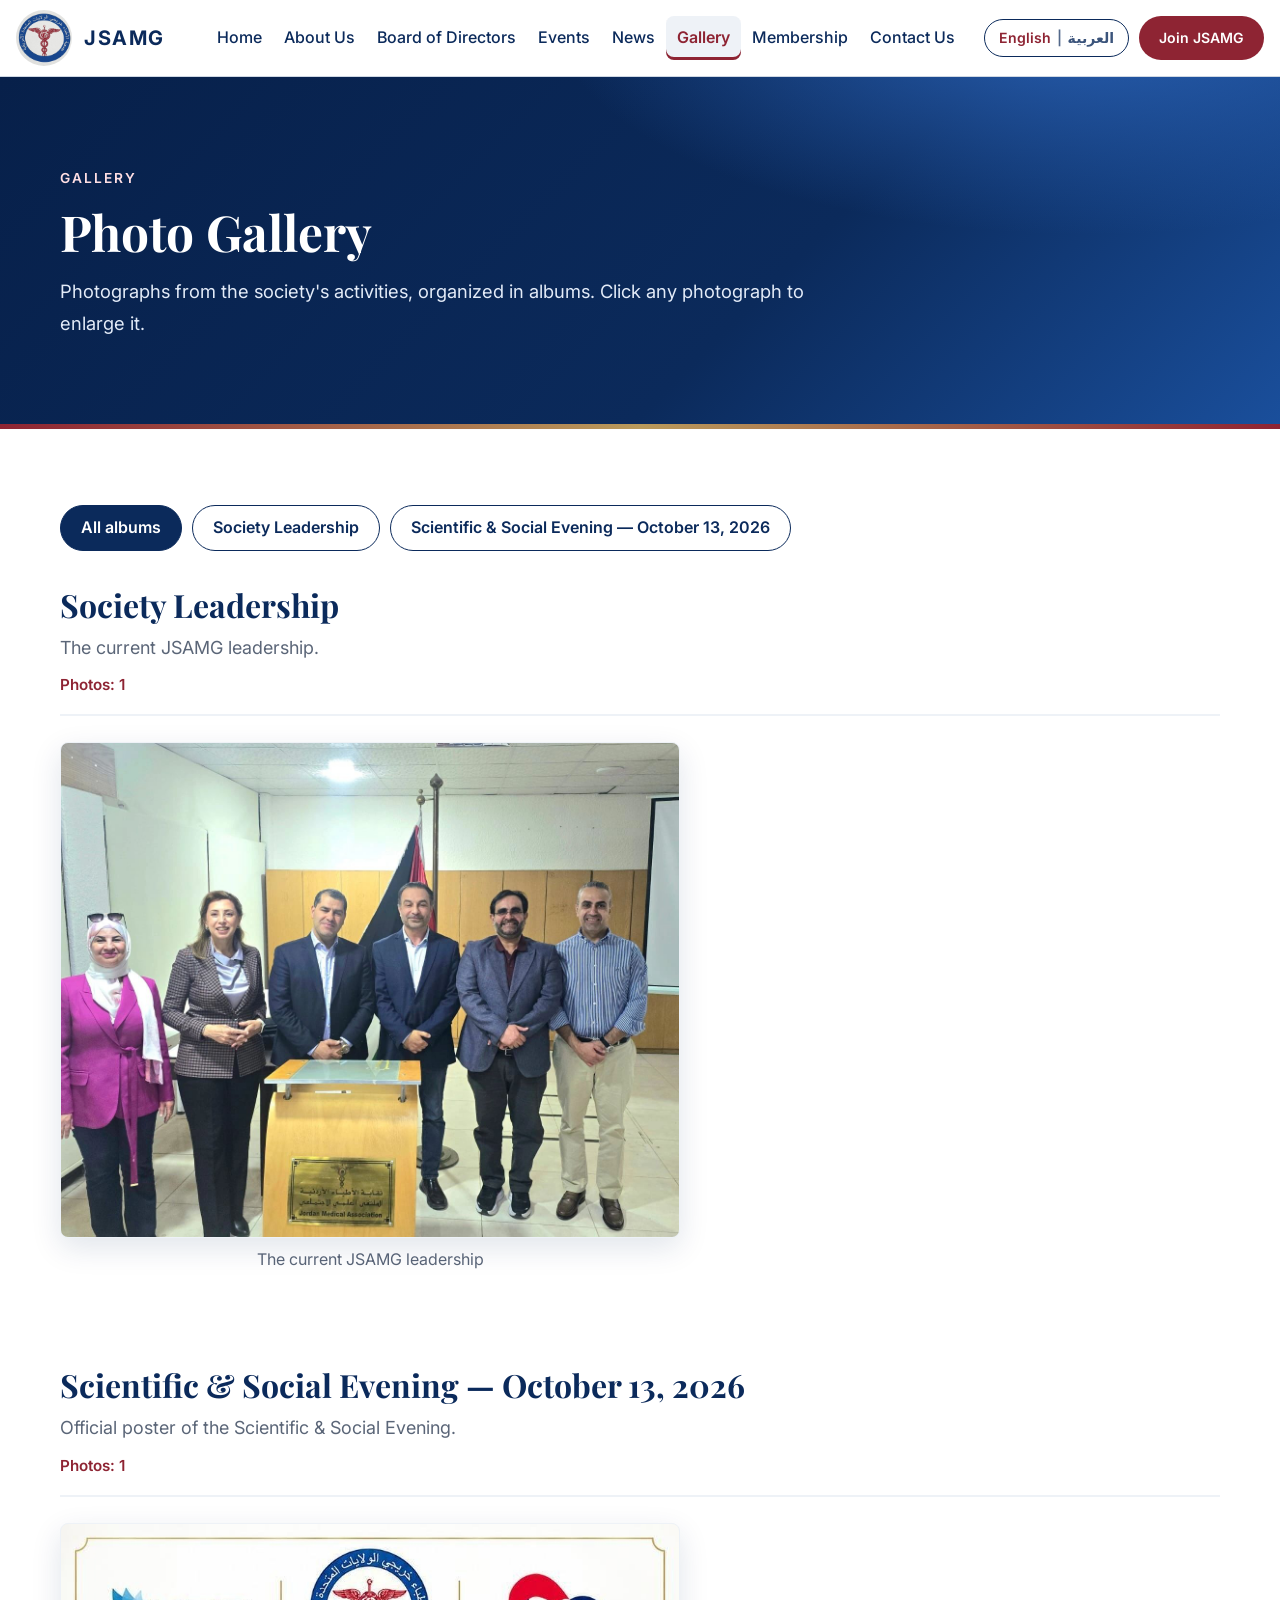
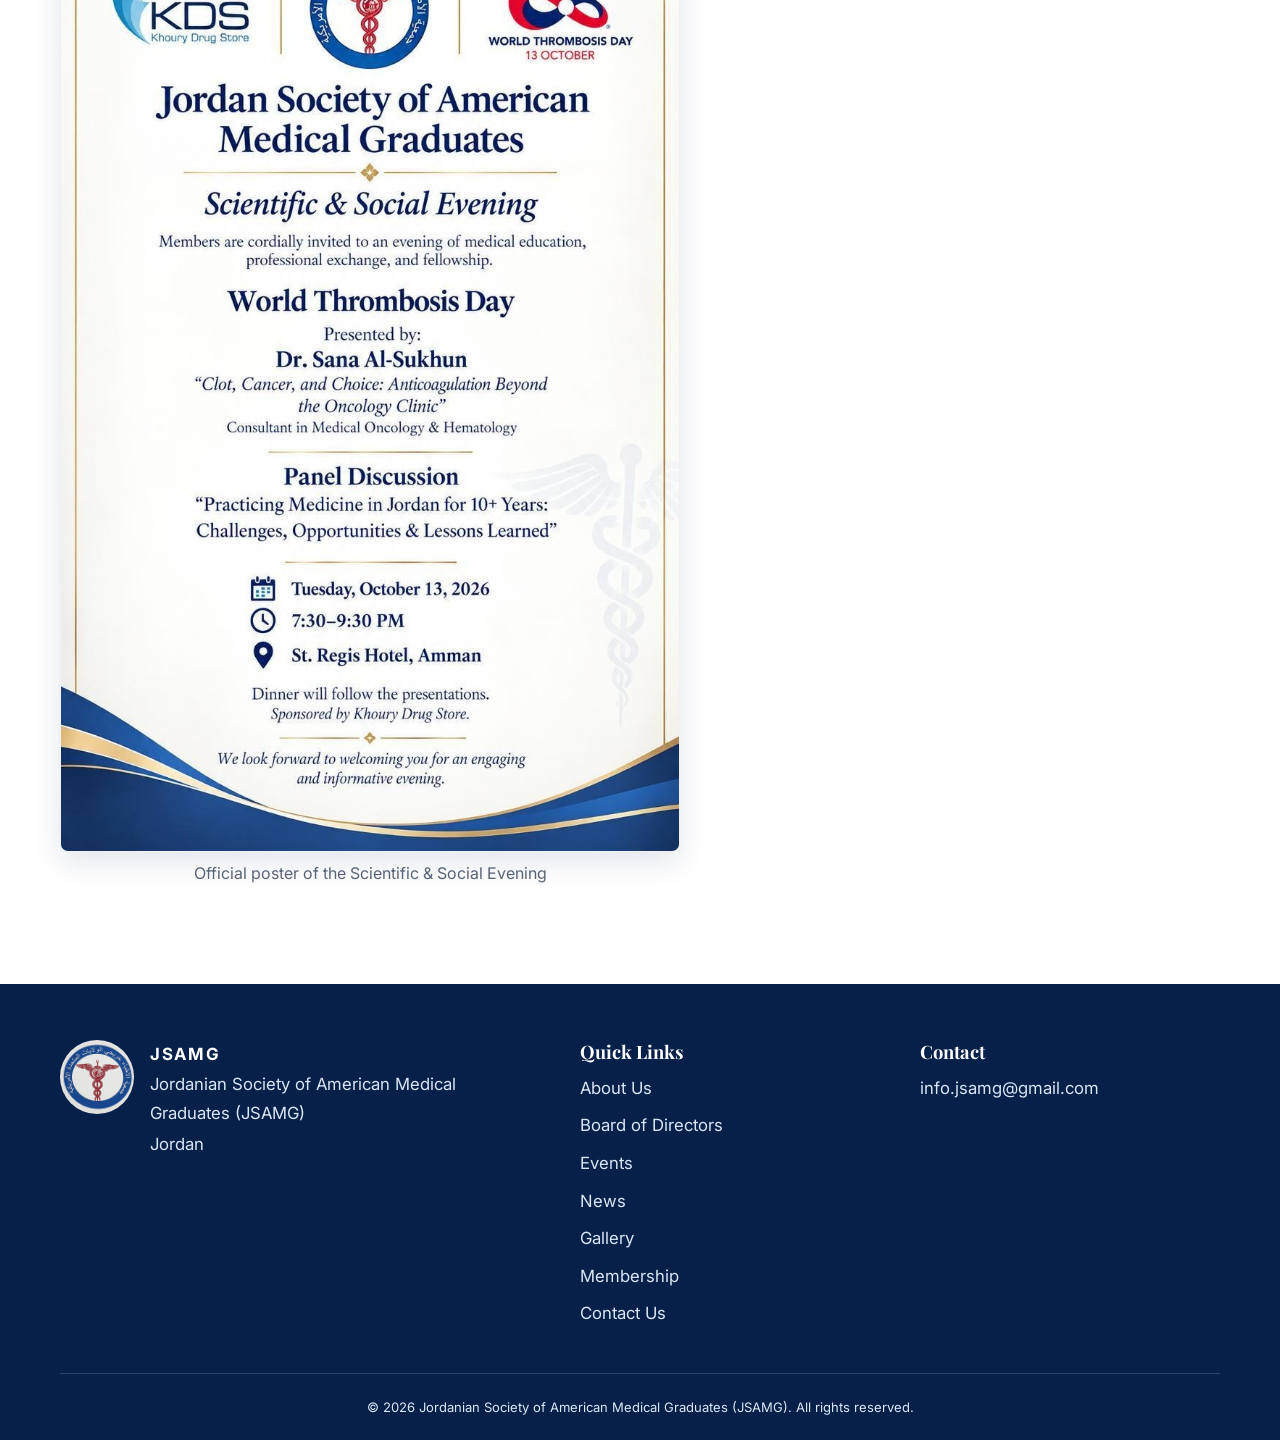
==== gallery.html @ b5961d32 "Add files via upload" ====
<!DOCTYPE html>
<html lang="en" dir="ltr">
<head>
  <meta charset="UTF-8">
  <meta name="viewport" content="width=device-width, initial-scale=1">
  <title>Photo Gallery | Jordanian Society of American Medical Graduates (JSAMG)</title>
  <meta name="description" content="Photo albums from activities of the Jordanian Society of American Medical Graduates. معرض الصور.">
  <meta name="theme-color" content="#0b2a5b">
  <link rel="icon" type="image/png" href="images/logo/favicon-64.png">
  <link rel="apple-touch-icon" href="images/logo/apple-touch-icon.png">
  <meta property="og:title" content="Photo Gallery | Jordanian Society of American Medical Graduates (JSAMG)">
  <meta property="og:description" content="Photo albums from activities of the Jordanian Society of American Medical Graduates. معرض الصور.">
  <meta property="og:image" content="images/logo/jsamg-logo.jpg">
  <meta property="og:site_name" content="Jordanian Society of American Medical Graduates (JSAMG)">
  <meta property="og:type" content="website">
  <link rel="preconnect" href="https://fonts.googleapis.com">
  <link rel="preconnect" href="https://fonts.gstatic.com" crossorigin>
  <link href="https://fonts.googleapis.com/css2?family=Cairo:wght@400;600;700&family=Amiri:wght@400;700&family=Inter:wght@400;500;600&family=Playfair+Display:ital,wght@0,500;0,600;0,700;1,500&display=swap" rel="stylesheet">
  <link rel="stylesheet" href="css/style.css">
</head>
<body data-page="gallery">
  <a class="skip-link" href="#main" data-i18n="skip">Skip to main content</a>
  <header class="site-header" id="site-header"></header>

  <main id="main">
    <section class="page-hero">
      <div class="container">
        <p class="eyebrow" data-i18n="galleryPage.eyebrow"></p>
        <h1 data-i18n="galleryPage.title"></h1>
        <p class="lead" data-i18n="galleryPage.lead"></p>
      </div>
    </section>

    <section class="section tight">
      <div class="container">
        <div class="filters" id="gallery-filters" role="group" data-i18n-aria="galleryPage.filterLabel"></div>
        <div id="albums"></div>
      </div>
    </section>
  </main>

  <footer class="site-footer"></footer>

  <script src="data/site-text.js"></script>
  <script src="data/events.js"></script>
  <script src="data/board.js"></script>
  <script src="data/news.js"></script>
  <script src="data/gallery.js"></script>
  <script src="data/contact.js"></script>
  <script src="data/text-gallery.js"></script>
  <script src="js/main.js"></script>
</body>
</html>
---- css/style.css ----
/* =========================================================
   JSAMG — main stylesheet
   Colors come from the official logo: royal blue, burgundy, white.
   Change a color once here (in :root) and it updates everywhere.
   ========================================================= */
:root {
  --navy: #0b2a5b;
  --navy-deep: #07204a;
  --royal: #1a4f9c;
  --burgundy: #8e2433;
  --burgundy-dark: #731c29;
  --white: #ffffff;
  --gray-50: #f6f8fb;
  --gray-100: #eef2f7;
  --gray-300: #cfd8e4;
  --text: #1c2638;
  --muted: #5b6678;
  --gold: #b99a5b;
  --radius: 14px;
  --shadow: 0 10px 30px rgba(11, 42, 91, .12);
  --font-en-body: "Inter", system-ui, -apple-system, "Segoe UI", sans-serif;
  --font-en-head: "Playfair Display", Georgia, serif;
  --font-ar-body: "Cairo", "Segoe UI", Tahoma, sans-serif;
  --font-ar-head: "Amiri", "Cairo", serif;
}

*, *::before, *::after { box-sizing: border-box; }
html { scroll-behavior: smooth; scroll-padding-top: 90px; }
body {
  margin: 0; color: var(--text); background: var(--white);
  font-family: var(--font-en-body); line-height: 1.7; font-size: 18px;
  -webkit-font-smoothing: antialiased;
}
html[lang="ar"] body { font-family: var(--font-ar-body); line-height: 2; font-size: 18.5px; }
h1, h2, h3 { font-family: var(--font-en-head); color: var(--navy); line-height: 1.25; margin: 0 0 .6em; }
html[lang="ar"] h1, html[lang="ar"] h2, html[lang="ar"] h3 { font-family: var(--font-ar-head); line-height: 1.5; }
h1 { font-size: clamp(2.2rem, 5vw, 3.6rem); }
h2 { font-size: clamp(1.7rem, 3.2vw, 2.4rem); }
h3 { font-size: 1.2rem; }
p { margin: 0 0 1em; }
img { max-width: 100%; height: auto; display: block; }
a { color: var(--royal); }
ul { list-style: none; margin: 0; padding: 0; }
.container { width: min(1160px, 100% - 40px); margin-inline: auto; }
.muted { color: var(--muted); }
.small { font-size: .95rem; opacity: .95; }

.skip-link { position: absolute; inset-inline-start: 12px; top: -60px; background: var(--navy); color: #fff; padding: 10px 16px; border-radius: 8px; z-index: 200; }
.skip-link:focus { top: 10px; }
:focus-visible { outline: 3px solid var(--gold); outline-offset: 3px; }

/* ---------- Header ---------- */
.site-header { position: sticky; top: 0; z-index: 100; background: rgba(255,255,255,.96); backdrop-filter: blur(8px); border-bottom: 1px solid var(--gray-300); }
.header-inner { display: flex; align-items: center; gap: 18px; padding-block: 10px; }
.brand { display: flex; align-items: center; gap: 12px; text-decoration: none; color: var(--navy); flex-shrink: 0; }
.brand-logo { width: 56px; height: 56px; border-radius: 50%; object-fit: cover; }
.brand-text { display: flex; flex-direction: column; line-height: 1.3; max-width: 230px; font-size: .85rem; color: var(--muted); }
.brand-text strong { font-size: 1.25rem; color: var(--navy); letter-spacing: .08em; }
.site-nav { margin-inline-start: auto; }
.site-nav ul { display: flex; gap: 2px; }
.site-nav a { display: block; padding: 8px 11px; border-radius: 8px; text-decoration: none; color: var(--navy); font-size: 1rem; font-weight: 500; white-space: nowrap; }
.site-nav a:hover { background: var(--gray-100); color: var(--burgundy); }
.site-nav a[aria-current="page"] { color: var(--burgundy); background: var(--gray-100); font-weight: 600; box-shadow: inset 0 -3px 0 var(--burgundy); }
.header-actions { display: flex; align-items: center; gap: 10px; }

.lang-toggle { direction: ltr; white-space: nowrap; flex-shrink: 0; display: inline-flex; align-items: center; gap: 6px; border: 1.5px solid var(--navy); background: #fff; color: var(--navy); border-radius: 999px; padding: 6px 14px; cursor: pointer; font: inherit; font-size: .88rem; font-weight: 600; }
.lang-toggle:hover { background: var(--gray-100); }
.lang-opt { opacity: .8; }
.lang-opt.active { opacity: 1; color: var(--burgundy); }
.lang-sep { opacity: .7; }

.menu-toggle { display: none; width: 44px; height: 44px; border: 1.5px solid var(--navy); border-radius: 10px; background: #fff; cursor: pointer; padding: 0; flex-direction: column; align-items: center; justify-content: center; gap: 5px; }
.menu-toggle span { width: 20px; height: 2px; background: var(--navy); transition: transform .25s, opacity .25s; }
.menu-toggle[aria-expanded="true"] span:nth-child(1) { transform: translateY(7px) rotate(45deg); }
.menu-toggle[aria-expanded="true"] span:nth-child(2) { opacity: 0; }
.menu-toggle[aria-expanded="true"] span:nth-child(3) { transform: translateY(-7px) rotate(-45deg); }

/* ---------- Buttons ---------- */
.btn { display: inline-block; padding: 13px 26px; border-radius: 999px; text-decoration: none; font-weight: 600; font-size: .98rem; border: 2px solid transparent; transition: transform .2s, box-shadow .2s, background .2s; cursor: pointer; text-align: center; }
.btn:hover { transform: translateY(-2px); box-shadow: 0 8px 20px rgba(0,0,0,.18); }
.btn-sm { padding: 8px 18px; font-size: .88rem; white-space: nowrap; flex-shrink: 0; }
.btn-lg { padding: 16px 38px; font-size: 1.1rem; }
.btn-burgundy { background: var(--burgundy); color: #fff; }
.btn-burgundy:hover { background: var(--burgundy-dark); }
.btn-navy { background: var(--navy); color: #fff; }
.btn-light { background: #fff; color: var(--navy); }
.btn-outline-light { border-color: rgba(255,255,255,.7); color: #fff; }
.btn-outline-light:hover { background: rgba(255,255,255,.12); }
.btn-outline { border-color: var(--navy); color: var(--navy); }

/* ---------- Hero ---------- */
.hero { background: radial-gradient(1200px 500px at 85% -10%, #2a63b8 0%, transparent 60%), linear-gradient(135deg, var(--navy-deep), var(--navy) 55%, var(--royal)); color: #fff; padding-block: clamp(48px, 8vw, 100px); position: relative; overflow: hidden; }
.hero::after { content: ""; position: absolute; inset-inline: 0; bottom: 0; height: 5px; background: linear-gradient(90deg, var(--burgundy), var(--gold), var(--burgundy)); }
.hero h1 { color: #fff; }
.hero-inner { display: grid; grid-template-columns: 1.3fr .9fr; gap: 48px; align-items: center; }
.lead { font-size: 1.15rem; max-width: 56ch; color: #e3ebf8; }
.hero-cta { display: flex; flex-wrap: wrap; gap: 14px; margin-block: 26px 28px; }
.hero-badge { display: inline-flex; align-items: center; gap: 10px; background: rgba(255,255,255,.12); border: 1px solid rgba(255,255,255,.25); padding: 10px 20px; border-radius: 999px; font-size: 1rem; }
.dot { width: 9px; height: 9px; border-radius: 50%; background: #ff7d8d; box-shadow: 0 0 0 0 rgba(255,125,141,.7); animation: pulse 2s infinite; }
@keyframes pulse { 70% { box-shadow: 0 0 0 10px rgba(255,125,141,0); } 100% { box-shadow: 0 0 0 0 rgba(255,125,141,0); } }
.hero-logo { display: flex; justify-content: center; }
.logo-disc { width: min(360px, 78vw); aspect-ratio: 1; border-radius: 50%; overflow: hidden; background: #fff; padding: 0; box-shadow: 0 25px 60px rgba(0,0,0,.35), 0 0 0 8px rgba(255,255,255,.14); }
.logo-disc img { width: 100%; height: 100%; object-fit: cover; }

.eyebrow { text-transform: uppercase; letter-spacing: .14em; font-size: .86rem; font-weight: 600; color: var(--burgundy); margin-bottom: .7em; }
html[lang="ar"] .eyebrow { letter-spacing: 0; font-size: 1.02rem; }
.eyebrow.light { color: #ffdfe4; }

/* ---------- Sections ---------- */
.section { padding-block: clamp(72px, 10vw, 128px); }
.section-tint { background: var(--gray-50); }
.section-navy { background: linear-gradient(160deg, var(--navy-deep), var(--navy)); color: #fff; }
.section-navy h2, .section-navy h3 { color: #fff; }
.muted-light { color: #cfdcf2; }
.section-head { max-width: 760px; margin-bottom: 34px; }
.two-col { display: grid; grid-template-columns: 1fr 1fr; gap: 56px; }
.two-col > div { border-inline-start: 4px solid var(--burgundy); padding-inline-start: 24px; }

.pillars { display: grid; grid-template-columns: repeat(4, 1fr); gap: 20px; margin-top: 48px; }
.pillar { background: var(--gray-50); border: 1px solid var(--gray-100); border-radius: var(--radius); padding: 24px; transition: transform .25s, box-shadow .25s; }
.pillar:hover { transform: translateY(-4px); box-shadow: var(--shadow); }
.pillar .num { width: 40px; height: 40px; border-radius: 50%; background: var(--navy); color: #fff; display: grid; place-items: center; font-weight: 600; margin-bottom: 14px; }
.pillar h3 { font-size: 1.15rem; }
.pillar p { margin: 0; color: var(--muted); font-size: 1rem; line-height: 1.65; }

/* ---------- Event card ---------- */
.event-card { display: grid; grid-template-columns: 380px 1fr; gap: 0; background: #fff; border-radius: 20px; overflow: hidden; box-shadow: var(--shadow); border: 1px solid var(--gray-100); }
.event-poster { background: var(--gray-100); padding: 20px; display: flex; align-items: flex-start; justify-content: center; }
.event-poster button { border: 0; padding: 0; background: none; cursor: zoom-in; position: relative; border-radius: 6px; overflow: hidden; box-shadow: 0 8px 24px rgba(0,0,0,.18); }
.event-poster img { width: 100%; }
.zoom-hint { position: absolute; inset-inline-end: 10px; bottom: 10px; background: #0b2a5b; color: #fff; font-size: .78rem; padding: 6px 12px; border-radius: 999px; }
.event-body { padding: clamp(24px, 3.5vw, 44px); }
.badges { display: flex; flex-wrap: wrap; gap: 10px; margin-bottom: 16px; }
.badge { display: inline-block; padding: 5px 14px; border-radius: 999px; font-size: .9rem; font-weight: 600; }
.badge.upcoming { background: var(--burgundy); color: #fff; }
.badge.past { background: var(--gray-300); color: var(--navy); }
.badge.countdown { background: var(--gray-100); color: var(--navy); }
.event-body h3 { font-size: clamp(1.5rem, 2.6vw, 2rem); }
.event-meta { display: grid; grid-template-columns: repeat(3, auto); gap: 12px 28px; margin-block: 20px; padding-block: 18px; border-block: 1px solid var(--gray-100); justify-content: start; }
.event-meta dt { font-size: .82rem; text-transform: uppercase; letter-spacing: .1em; color: var(--muted); }
html[lang="ar"] .event-meta dt { letter-spacing: 0; font-size: .95rem; }
.event-meta dd { margin: 0; font-weight: 600; color: var(--navy); }
.event-block { margin-bottom: 18px; }
.event-block .label { font-size: .86rem; text-transform: uppercase; letter-spacing: .1em; color: var(--burgundy); font-weight: 600; display: block; margin-bottom: 4px; }
html[lang="ar"] .event-block .label { letter-spacing: 0; font-size: 1rem; }
.event-block .title { font-family: var(--font-en-head); font-size: 1.12rem; color: var(--navy); font-style: italic; }
html[lang="ar"] .event-block .title { font-family: var(--font-ar-head); font-style: normal; font-size: 1.25rem; }
.event-block p { margin: 4px 0 0; color: var(--muted); font-size: 1rem; }
.event-actions { display: flex; flex-wrap: wrap; gap: 12px; margin-top: 22px; }

/* ---------- News ---------- */
.news-grid { display: grid; grid-template-columns: repeat(auto-fit, minmax(300px, 400px)); justify-content: center; gap: 28px; }
.news-card { background: #fff; border: 1px solid var(--gray-100); border-radius: var(--radius); overflow: hidden; box-shadow: 0 4px 14px rgba(11,42,91,.06); display: flex; flex-direction: column; transition: transform .25s, box-shadow .25s; }
.news-card:hover { transform: translateY(-4px); box-shadow: var(--shadow); }
.news-img { aspect-ratio: 16/9; overflow: hidden; background: var(--gray-100); }
.news-img img { width: 100%; height: 100%; object-fit: cover; object-position: top; }
.news-body { padding: 22px; display: flex; flex-direction: column; flex: 1; }
.news-date { font-size: .95rem; color: var(--burgundy); font-weight: 600; margin-bottom: 6px; }
.news-body h3 { font-size: 1.15rem; }
.news-body p { color: var(--muted); font-size: 1rem; }
.news-body a.more { margin-top: auto; font-weight: 600; text-decoration: none; }
.news-body a.more:hover { text-decoration: underline; }

/* ---------- Board ---------- */
.board-photo { margin: 0 auto 44px; max-width: 880px; }
.board-photo .zoomable, .gallery-grid .zoomable { display: block; width: 100%; border: 0; padding: 0; background: none; cursor: zoom-in; border-radius: var(--radius); overflow: hidden; box-shadow: 0 18px 44px rgba(0,0,0,.35); border: 4px solid rgba(255,255,255,.9); }
.board-photo figcaption { text-align: center; margin-top: 14px; font-family: var(--font-en-head); font-style: italic; font-size: 1.1rem; color: #dbe6f8; }
html[lang="ar"] .board-photo figcaption { font-family: var(--font-ar-head); font-style: normal; font-size: 1.3rem; }
.board-grid { display: grid; grid-template-columns: repeat(3, 1fr); gap: 22px; }
.board-card { background: #fff; color: var(--text); border-radius: var(--radius); padding: 34px 24px; text-align: center; border-top: 4px solid var(--burgundy); box-shadow: 0 8px 22px rgba(0,0,0,.2); transition: transform .25s; }
.board-card:hover { transform: translateY(-5px); }
.avatar { width: 112px; height: 112px; border-radius: 50%; margin: 0 auto 16px; background: var(--gray-100); border: 3px solid var(--gray-300); display: grid; place-items: center; overflow: hidden; color: var(--gray-300); }
.avatar img { width: 100%; height: 100%; object-fit: cover; }
.avatar svg { width: 54px; height: 54px; }
.board-card h3 { color: var(--navy); font-size: 1.45rem; line-height: 1.35; margin-bottom: .35em; }
.board-card .position { color: var(--burgundy); font-weight: 600; font-size: 1.15rem; margin: 0 0 10px; }
.board-card .soon { color: var(--muted); font-size: .95rem; margin: 0; }

/* ---------- Gallery ---------- */
.gallery-grid { display: grid; grid-template-columns: 1.4fr 1fr; gap: 24px; align-items: start; }
.gallery-grid figure { margin: 0; }
.gallery-grid .zoomable { box-shadow: var(--shadow); border: 1px solid var(--gray-100); }
.gallery-grid img { width: 100%; transition: transform .5s; }
.gallery-grid .zoomable:hover img { transform: scale(1.03); }
.gallery-grid figcaption { margin-top: 12px; color: var(--muted); font-size: 1.02rem; text-align: center; }

/* ---------- Membership ---------- */
.membership { background: linear-gradient(135deg, var(--burgundy-dark), var(--burgundy)); color: #fff; }
.membership h2 { color: #fff; }
.membership-inner { display: grid; grid-template-columns: 1.4fr 1fr; gap: 48px; align-items: center; }
.membership-cta { text-align: center; }
.membership-cta .small { margin-top: 14px; }
.membership .btn-light { color: var(--burgundy); }

/* ---------- Contact ---------- */
.contact-grid { display: flex; flex-wrap: wrap; justify-content: center; gap: 22px; }
.contact-grid .contact-card { flex: 1 1 280px; max-width: 560px; }
.contact-card { background: var(--gray-50); border: 1px solid var(--gray-100); border-radius: var(--radius); padding: 28px; }
.contact-card.primary { background: var(--navy); color: #fff; }
.contact-card.primary h3 { color: #dbe6f8; font-size: .95rem; text-transform: uppercase; letter-spacing: .1em; }
html[lang="ar"] .contact-card.primary h3 { letter-spacing: 0; font-size: 1rem; }
.email-link { color: #fff; font-size: clamp(1.1rem, 2.2vw, 1.5rem); font-weight: 600; word-break: break-all; direction: ltr; unicode-bidi: isolate; display: inline-block; }
.contact-card p { margin: 0; }

/* ---------- Footer ---------- */
.site-footer { background: var(--navy-deep); color: #dbe6f8; padding-top: 56px; font-size: 1.05rem; }
.site-footer h3 { color: #fff; font-size: 1.15rem; }
.footer-inner { display: grid; grid-template-columns: 1.6fr 1fr 1fr; gap: 40px; padding-bottom: 36px; }
.footer-brand { display: flex; gap: 16px; align-items: flex-start; }
.footer-brand img { width: 74px; height: 74px; border-radius: 50%; }
.footer-brand strong { color: #fff; letter-spacing: .1em; }
.footer-brand p { margin: 2px 0; }
.footer-links li { margin-bottom: 9px; }
.footer-links a, .email-link-footer { color: #dbe6f8; text-decoration: none; }
.footer-links a:hover, .email-link-footer:hover { color: #fff; text-decoration: underline; }
.email-link-footer { direction: ltr; unicode-bidi: isolate; display: inline-block; }
.footer-bottom { border-top: 1px solid rgba(255,255,255,.14); padding-block: 20px; text-align: center; font-size: .98rem; }

/* ---------- Lightbox ---------- */
.lightbox { position: fixed; inset: 0; background: rgba(5,15,35,.94); z-index: 300; display: flex; align-items: center; justify-content: center; padding: 24px; }
.lightbox[hidden] { display: none; }
.lightbox img { max-height: 92vh; max-width: min(96vw, 1100px); width: auto; object-fit: contain; border-radius: 6px; }
.lb-close { position: absolute; top: 14px; inset-inline-end: 18px; width: 48px; height: 48px; border-radius: 50%; border: 0; background: rgba(255,255,255,.15); color: #fff; font-size: 2rem; line-height: 1; cursor: pointer; }
.lb-close:hover { background: rgba(255,255,255,.3); }

/* ---------- Reveal animation (subtle) ---------- */
.reveal { opacity: 0; transform: translateY(18px); transition: opacity .7s ease, transform .7s ease; }
.reveal.in { opacity: 1; transform: none; }
@media (prefers-reduced-motion: reduce) {
  .reveal { opacity: 1; transform: none; transition: none; }
  .dot { animation: none; }
  html { scroll-behavior: auto; }
}

/* ---------- Responsive ---------- */
@media (max-width: 1500px) {
  .brand-text > span { display: none; }
}
@media (max-width: 1250px) {
  .brand-text { display: none; }
}
@media (max-width: 1180px) {
  .join-btn { display: none; }
}
@media (max-width: 1100px) {
  .menu-toggle { display: flex; }
  .site-nav { position: absolute; top: 100%; inset-inline: 0; background: #fff; border-bottom: 1px solid var(--gray-300); box-shadow: 0 14px 24px rgba(0,0,0,.1); display: none; margin: 0; }
  .site-nav.open { display: block; }
  .site-nav ul { flex-direction: column; padding: 10px 20px 16px; }
  .site-nav a { padding: 13px 10px; font-size: 1rem; }
  .header-actions { margin-inline-start: auto; }
}
@media (max-width: 960px) {
  .hero-inner, .two-col, .membership-inner, .event-card, .gallery-grid { grid-template-columns: 1fr; }
  .hero-logo { order: -1; }
  .logo-disc { width: min(240px, 60vw); }
  .event-poster { padding: 18px 18px 0; }
  .event-poster button { max-width: 360px; }
  .pillars { grid-template-columns: repeat(2, 1fr); }
  .board-grid { grid-template-columns: repeat(2, 1fr); }
  .contact-grid, .footer-inner { grid-template-columns: 1fr; }
  .event-meta { grid-template-columns: 1fr 1fr; }
}
@media (max-width: 560px) {
  body { font-size: 16px; }
  .pillars, .board-grid, .event-meta { grid-template-columns: 1fr; }
  .hero-cta .btn { flex: 1 1 100%; }
  .lang-toggle { padding: 6px 11px; font-size: .82rem; }
}

/* =========================================================
   PHASE 2 ADDITIONS — inner pages
   ========================================================= */
.container-wide { width: min(1320px, 100% - 32px); margin-inline: auto; }
.site-header .site-nav ul { gap: 0; }

/* ---------- Page banner (inner pages) ---------- */
.page-hero { background: radial-gradient(900px 380px at 85% -20%, #2a63b8 0%, transparent 60%), linear-gradient(135deg, var(--navy-deep), var(--navy) 60%, var(--royal)); color: #fff; padding-block: clamp(52px, 7vw, 92px); position: relative; }
.page-hero::after { content: ""; position: absolute; inset-inline: 0; bottom: 0; height: 5px; background: linear-gradient(90deg, var(--burgundy), var(--gold), var(--burgundy)); }
.page-hero h1 { color: #fff; margin-bottom: .3em; font-size: clamp(2rem, 4.4vw, 3.1rem); }
.page-hero .lead { margin: 0; max-width: 62ch; }
.page-hero .eyebrow { color: #ffdfe4; }
.section.tight { padding-block: clamp(48px, 6vw, 80px); }
.empty { color: var(--muted); background: var(--gray-50); border: 1px dashed var(--gray-300); border-radius: var(--radius); padding: 26px; text-align: center; margin: 0; }
.cta-row { display: flex; flex-wrap: wrap; gap: 14px; margin-top: 22px; }
.more-link { display: inline-block; margin-top: 8px; font-weight: 600; text-decoration: none; color: var(--royal); }
.more-link:hover { text-decoration: underline; }
.section-cta { margin-top: 34px; }

/* ---------- Info cards & placeholders ---------- */
.info-grid { display: grid; grid-template-columns: repeat(2, 1fr); gap: 24px; }
.info-card { background: #fff; border: 1px solid var(--gray-100); border-top: 4px solid var(--navy); border-radius: var(--radius); padding: 30px; box-shadow: 0 4px 14px rgba(11,42,91,.06); }
.info-card h2, .info-card h3 { font-size: 1.4rem; }
.info-card p:last-child { margin-bottom: 0; }
.info-card.placeholder { border: 2px dashed var(--burgundy); border-top-width: 2px; background: #fdf7f8; box-shadow: none; }
.ph-badge { display: inline-block; background: var(--burgundy); color: #fff; font-size: .85rem; font-weight: 600; padding: 3px 12px; border-radius: 999px; margin-bottom: 12px; }
.placeholder-text { color: var(--burgundy-dark); }
.note { background: var(--gray-50); border-inline-start: 4px solid var(--gold); padding: 14px 18px; border-radius: 8px; color: var(--muted); font-size: 1rem; margin: 0 0 28px; }
.cta-panel { background: linear-gradient(135deg, var(--burgundy-dark), var(--burgundy)); color: #fff; border-radius: 20px; padding: clamp(28px, 4vw, 48px); display: flex; flex-wrap: wrap; align-items: center; justify-content: space-between; gap: 22px; }
.cta-panel h2, .cta-panel h3 { color: #fff; margin: 0; }
.cta-panel .btn-light { color: var(--burgundy); }
.cta-panel p { margin: 0 0 14px; }

/* ---------- Badges & filters ---------- */
.badge.cat { background: #e6edf8; color: var(--navy); }
.filters { display: flex; flex-wrap: wrap; gap: 10px; margin-bottom: 34px; }
.filters[hidden] { display: none; }
.chip { border: 1.5px solid var(--navy); background: #fff; color: var(--navy); font: inherit; font-size: 1rem; font-weight: 600; padding: 8px 20px; border-radius: 999px; cursor: pointer; transition: background .2s, color .2s; }
.chip:hover { background: var(--gray-100); }
.chip[aria-pressed="true"] { background: var(--navy); color: #fff; }

/* ---------- Events page ---------- */
.event-stack { display: grid; gap: 34px; }
.event-card + .event-card { margin-top: 0; }
.event-desc { color: var(--muted); font-size: 1.05rem; margin-bottom: 18px; }
.zoomable-poster { border: 0; padding: 0; background: none; cursor: zoom-in; position: relative; border-radius: 6px; overflow: hidden; box-shadow: 0 8px 24px rgba(0,0,0,.18); display: block; width: 100%; }
.zoomable-poster img { width: 100%; }
.event-photos { display: grid; grid-template-columns: repeat(auto-fill, minmax(110px, 1fr)); gap: 10px; margin-top: 8px; }
.thumb { border: 0; padding: 0; background: var(--gray-100); cursor: zoom-in; border-radius: 8px; overflow: hidden; display: block; width: 100%; }
.thumb img { width: 100%; height: auto; }
.past-grid { display: grid; grid-template-columns: repeat(auto-fit, minmax(320px, 440px)); justify-content: center; gap: 26px; }
.event-compact { background: #fff; border: 1px solid var(--gray-100); border-radius: var(--radius); box-shadow: 0 4px 14px rgba(11,42,91,.06); overflow: hidden; display: flex; flex-direction: column; }
.compact-poster { background: var(--gray-100); padding: 16px; }
.compact-poster .zoomable-poster { max-width: 220px; margin-inline: auto; }
.compact-body { padding: 24px; }
.compact-body h3 { font-size: 1.3rem; }
.compact-body .event-meta { grid-template-columns: 1fr; margin-block: 14px; padding-block: 14px; }
.compact-body details summary { cursor: pointer; font-weight: 600; color: var(--royal); padding-block: 6px; }
.compact-body details[open] summary { margin-bottom: 12px; }
.sub-head { margin-bottom: 8px; }
.sub-lead { color: var(--muted); margin-bottom: 26px; }

/* ---------- Board page ---------- */
.board-page-photo { max-width: 960px; margin: 0 auto 18px; }
.board-page-photo .zoomable { display: block; width: 100%; border: 0; padding: 0; background: none; cursor: zoom-in; border-radius: var(--radius); overflow: hidden; box-shadow: var(--shadow); border: 4px solid #fff; outline: 1px solid var(--gray-300); }
.board-page-photo figcaption { text-align: center; margin-top: 14px; font-family: var(--font-en-head); font-style: italic; font-size: 1.2rem; color: var(--navy); }
html[lang="ar"] .board-page-photo figcaption { font-family: var(--font-ar-head); font-style: normal; font-size: 1.4rem; }
.photo-note { text-align: center; color: var(--muted); font-size: 1rem; max-width: 640px; margin: 0 auto; }
.board-page-grid { display: grid; grid-template-columns: repeat(3, 1fr); gap: 26px; }
.board-page-grid .board-card { box-shadow: 0 8px 24px rgba(11,42,91,.12); border: 1px solid var(--gray-100); border-top: 4px solid var(--burgundy); }
.board-card .specialty { color: var(--royal); font-weight: 600; margin: 0 0 8px; }
.board-card .bio { color: var(--muted); font-size: 1rem; text-align: start; }

/* ---------- Gallery page ---------- */
.album { margin-bottom: 72px; }
.album:last-child { margin-bottom: 0; }
.album-head { margin-bottom: 26px; padding-bottom: 14px; border-bottom: 2px solid var(--gray-100); }
.album-head h2 { margin-bottom: .25em; font-size: clamp(1.5rem, 2.6vw, 2rem); }
.album-head p { color: var(--muted); margin: 0 0 6px; }
.album-count { font-size: .95rem; font-weight: 600; color: var(--burgundy); }
.masonry { column-count: 3; column-gap: 20px; }
.masonry figure { margin: 0 0 20px; break-inside: avoid; }
.masonry .thumb { box-shadow: var(--shadow); border: 1px solid var(--gray-100); position: relative; }
.masonry img { transition: transform .5s; }
.masonry .thumb:hover img { transform: scale(1.03); }
.masonry figcaption { margin-top: 8px; color: var(--muted); font-size: 1rem; text-align: center; }

/* ---------- Contact page ---------- */
.contact-hero-card { background: var(--navy); color: #fff; border-radius: 20px; padding: clamp(28px, 4vw, 48px); margin-bottom: 26px; box-shadow: var(--shadow); }
.contact-hero-card h2 { color: #dbe6f8; font-size: 1rem; text-transform: uppercase; letter-spacing: .1em; font-family: var(--font-en-body); }
html[lang="ar"] .contact-hero-card h2 { letter-spacing: 0; font-family: var(--font-ar-body); font-size: 1.1rem; }
.contact-hero-card .email-link { font-size: clamp(1.4rem, 3.4vw, 2.3rem); }
.contact-hero-card p { color: #dbe6f8; margin: 10px 0 0; }
.contact-actions { display: grid; grid-template-columns: repeat(2, 1fr); gap: 24px; margin-bottom: 26px; }
.contact-actions .info-card .btn { margin-top: 10px; }
.contact-three { display: grid; grid-template-columns: repeat(3, 1fr); gap: 24px; }
.contact-three .contact-card h2 { font-size: 1.25rem; }
.contact-card p { color: var(--muted); }

/* ---------- Viewer (lightbox) — updated ---------- */
.lightbox { flex-direction: column; }
.lb-figure { margin: 0; display: flex; flex-direction: column; align-items: center; max-width: 100%; }
.lb-figure img { max-height: 80vh; max-width: min(92vw, 1100px); width: auto; height: auto; object-fit: contain; border-radius: 6px; background: #fff; }
.lb-figure figcaption { color: #e8effa; margin-top: 12px; font-size: 1.05rem; text-align: center; max-width: 90vw; }
.lb-count { color: #b9c8e2; font-size: .92rem; margin-top: 4px; }
.lb-nav { position: absolute; top: 50%; transform: translateY(-50%); width: 54px; height: 54px; border-radius: 50%; border: 0; background: rgba(255,255,255,.16); color: #fff; font-size: 2.2rem; line-height: 1; cursor: pointer; display: grid; place-items: center; padding: 0 0 4px; }
.lb-nav:hover { background: rgba(255,255,255,.32); }
.lb-nav[hidden] { display: none; }
.lb-prev { inset-inline-start: 16px; }
.lb-next { inset-inline-end: 16px; }
html[dir="rtl"] .lb-nav span { display: inline-block; transform: scaleX(-1); }
.lb-close { z-index: 2; }

/* ---------- Page-specific responsive ---------- */
@media (max-width: 960px) {
  .info-grid, .contact-actions, .contact-three { grid-template-columns: 1fr; }
  .board-page-grid { grid-template-columns: repeat(2, 1fr); }
  .masonry { column-count: 2; }
  .past-grid { grid-template-columns: 1fr; }
}
@media (max-width: 560px) {
  .board-page-grid { grid-template-columns: 1fr; }
  .masonry { column-count: 1; }
  .lb-nav { width: 46px; height: 46px; }
  .lb-prev { inset-inline-start: 6px; }
  .lb-next { inset-inline-end: 6px; }
  .chip { font-size: .95rem; padding: 8px 16px; }
}

.more-link.light { color: #fff; }
.gallery-grid { align-items: start; }

.masonry.n1 { column-count: 1; max-width: 620px; }
.masonry.n2 { column-count: 2; max-width: 900px; }
@media (max-width: 560px) { .masonry.n2 { column-count: 1; } }

/* ---------- Final refinements ---------- */
.hero-badge[hidden] { display: none; }
.contact-extra { display: grid; grid-template-columns: repeat(auto-fit, minmax(260px, 420px)); justify-content: center; gap: 24px; margin-top: 26px; }
.contact-extra[hidden] { display: none; }
.contact-card h3 { font-size: 1.25rem; }
.contact-card.primary h3 { font-family: var(--font-en-body); }
.social-list { display: grid; gap: 8px; }
.social-list a, .tel { color: var(--royal); font-weight: 600; text-decoration: none; }
.social-list a:hover, .tel:hover { text-decoration: underline; }
.email-dark { color: var(--navy); font-size: 1.15rem; }
.info-card .email-link.email-dark { color: var(--navy); }
.section[hidden] { display: none; }
.home-contact-wrap { max-width: 640px; margin-inline: auto; }
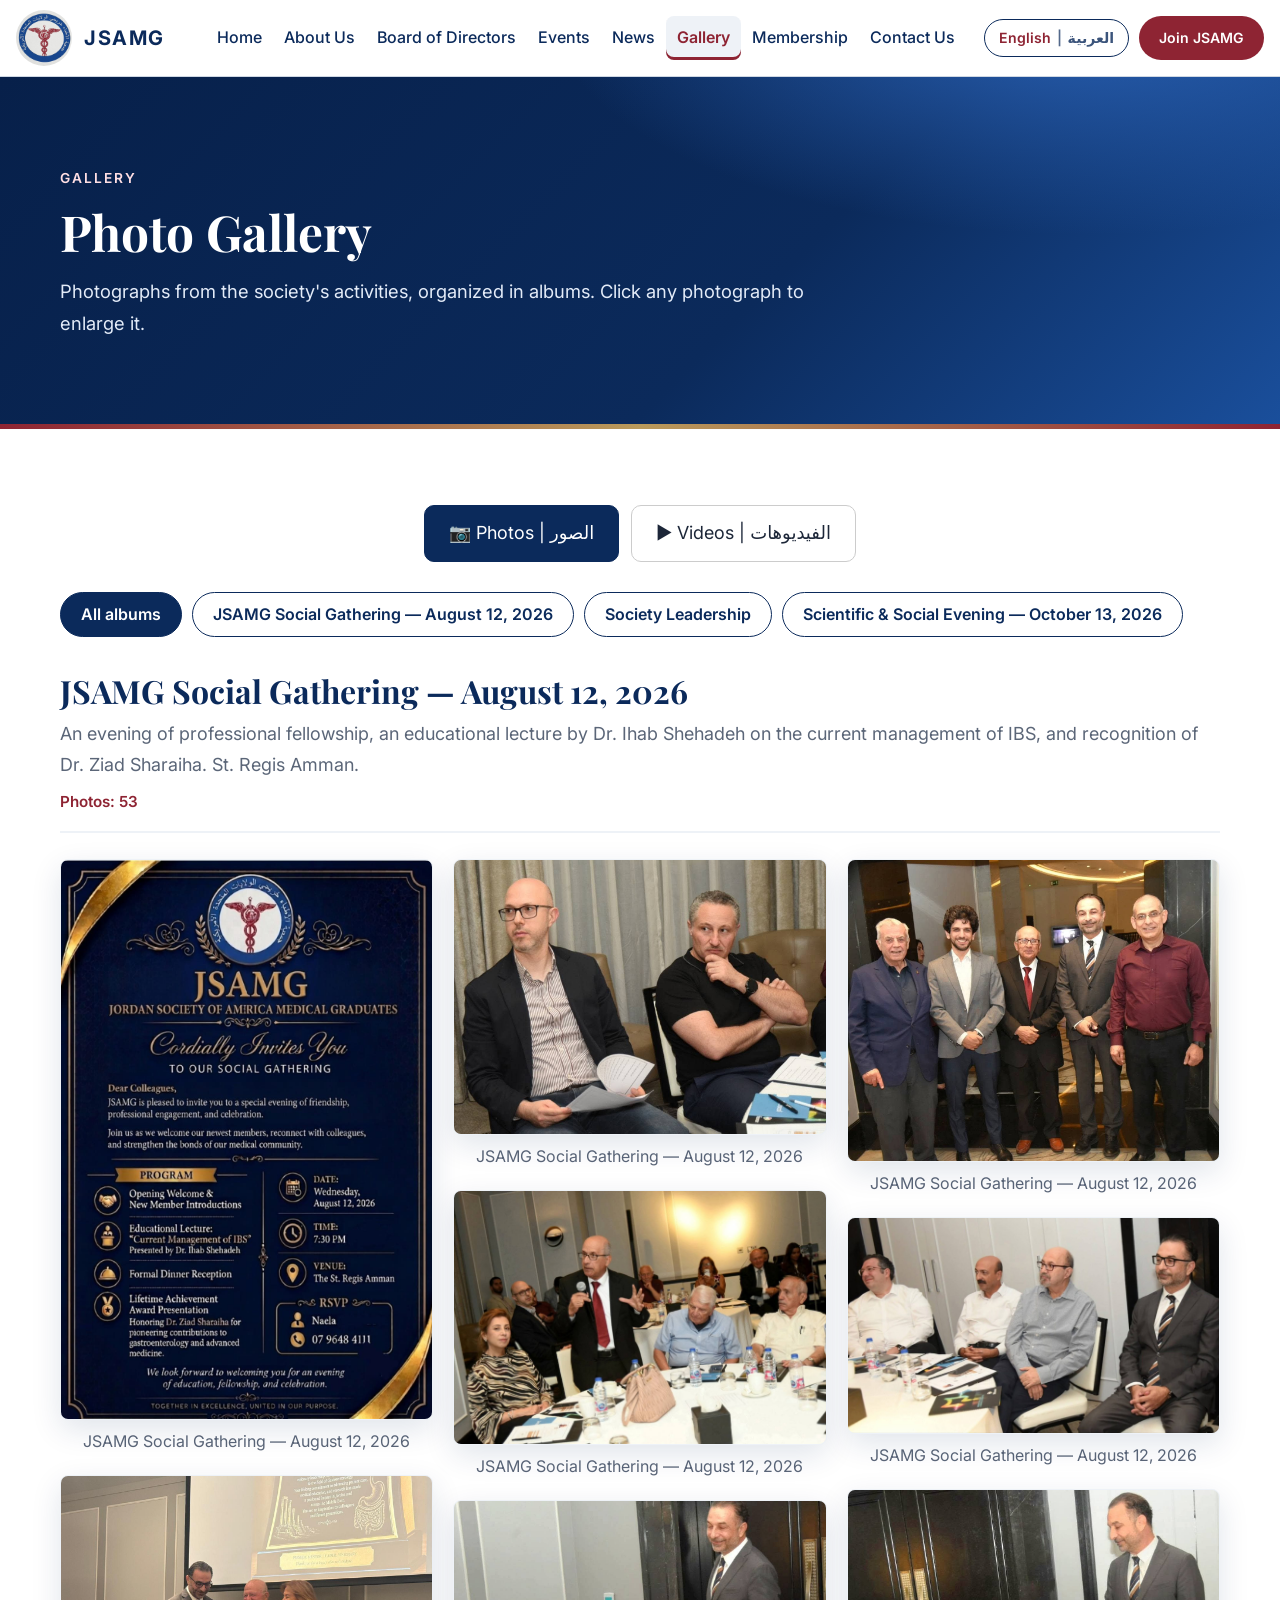
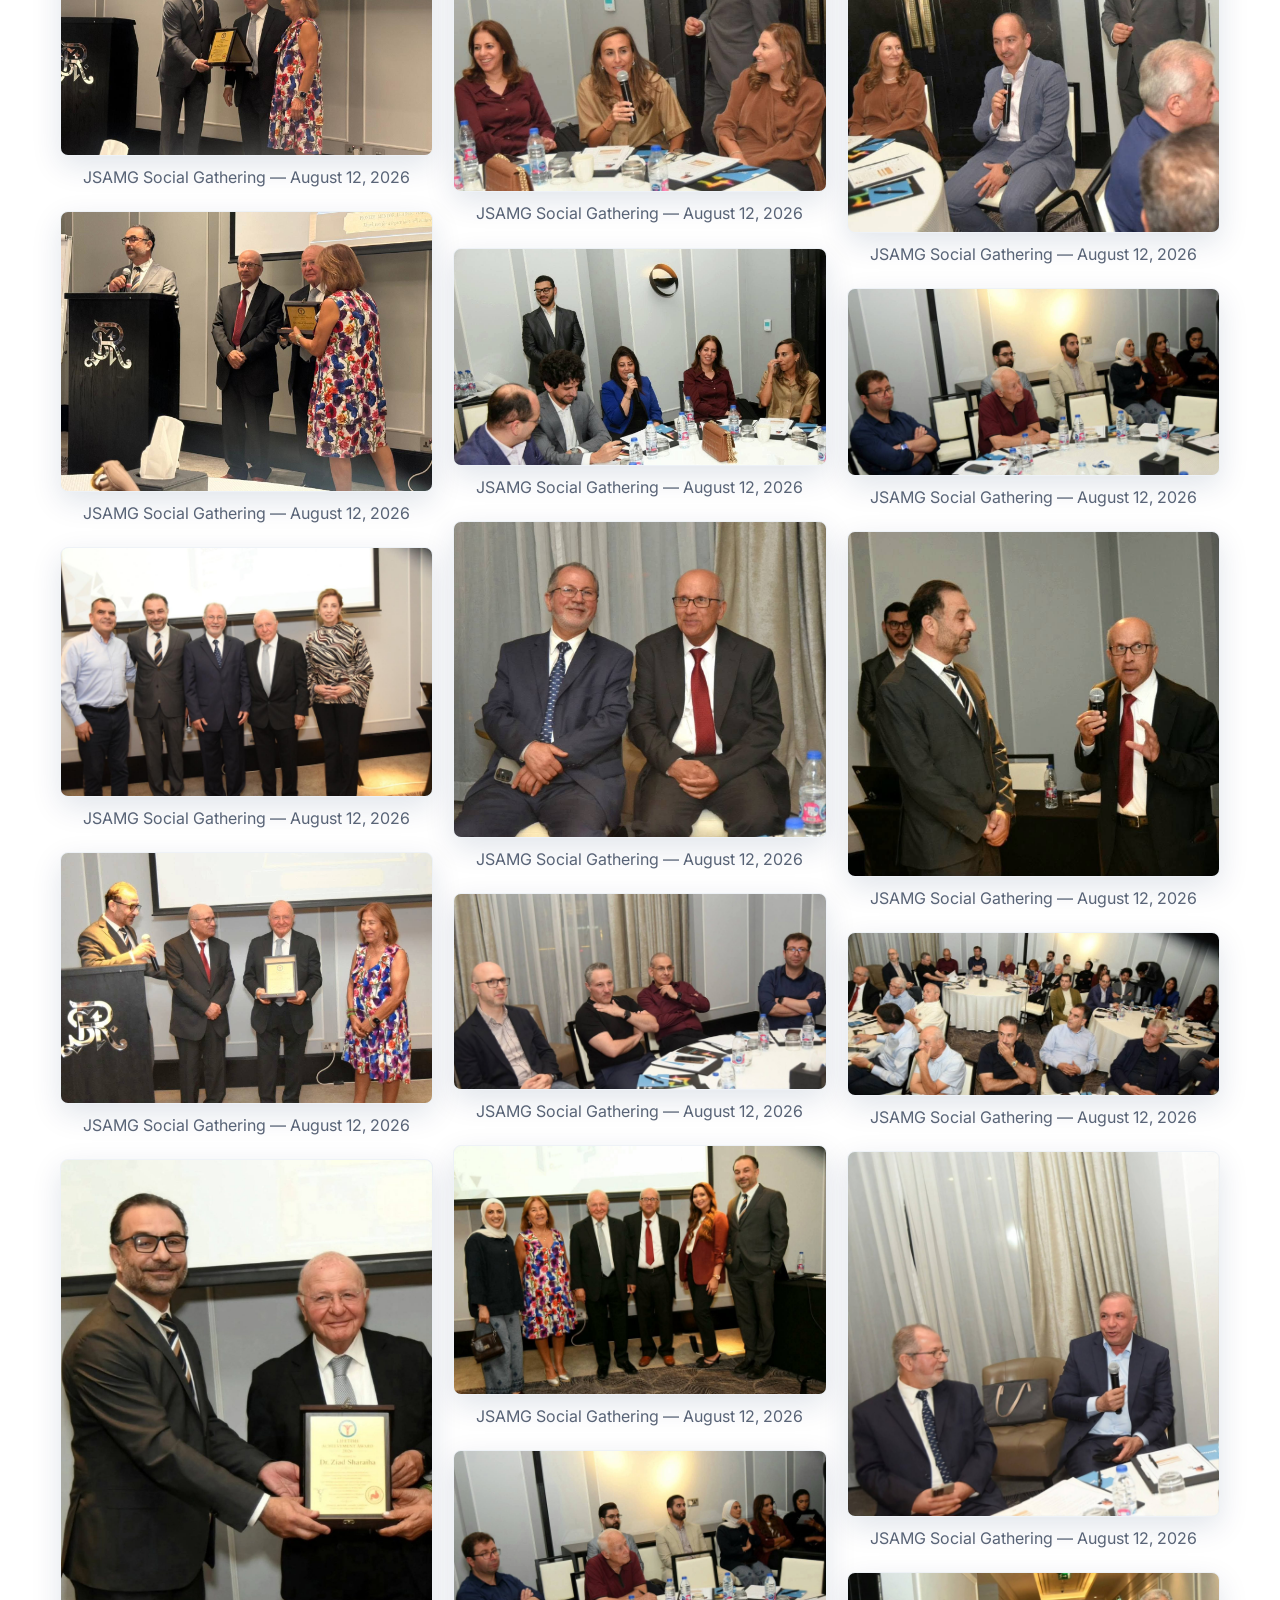
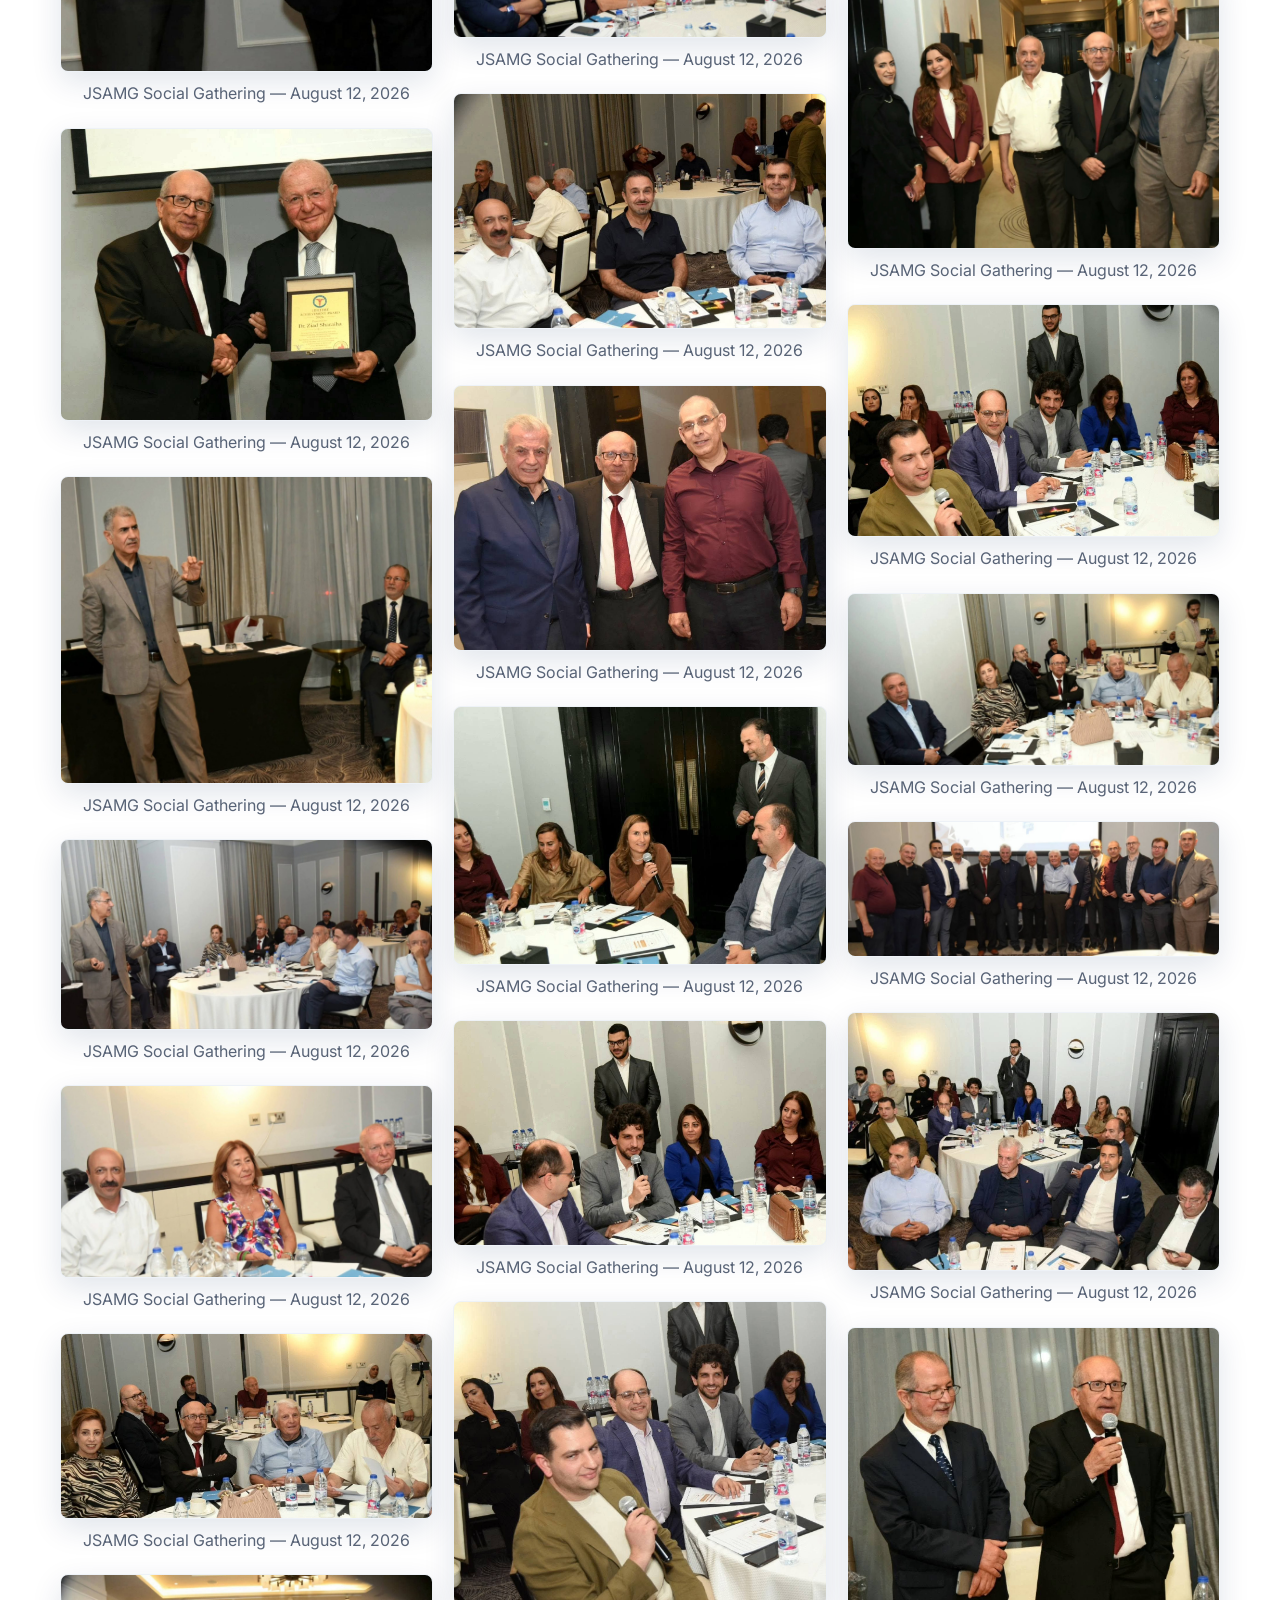
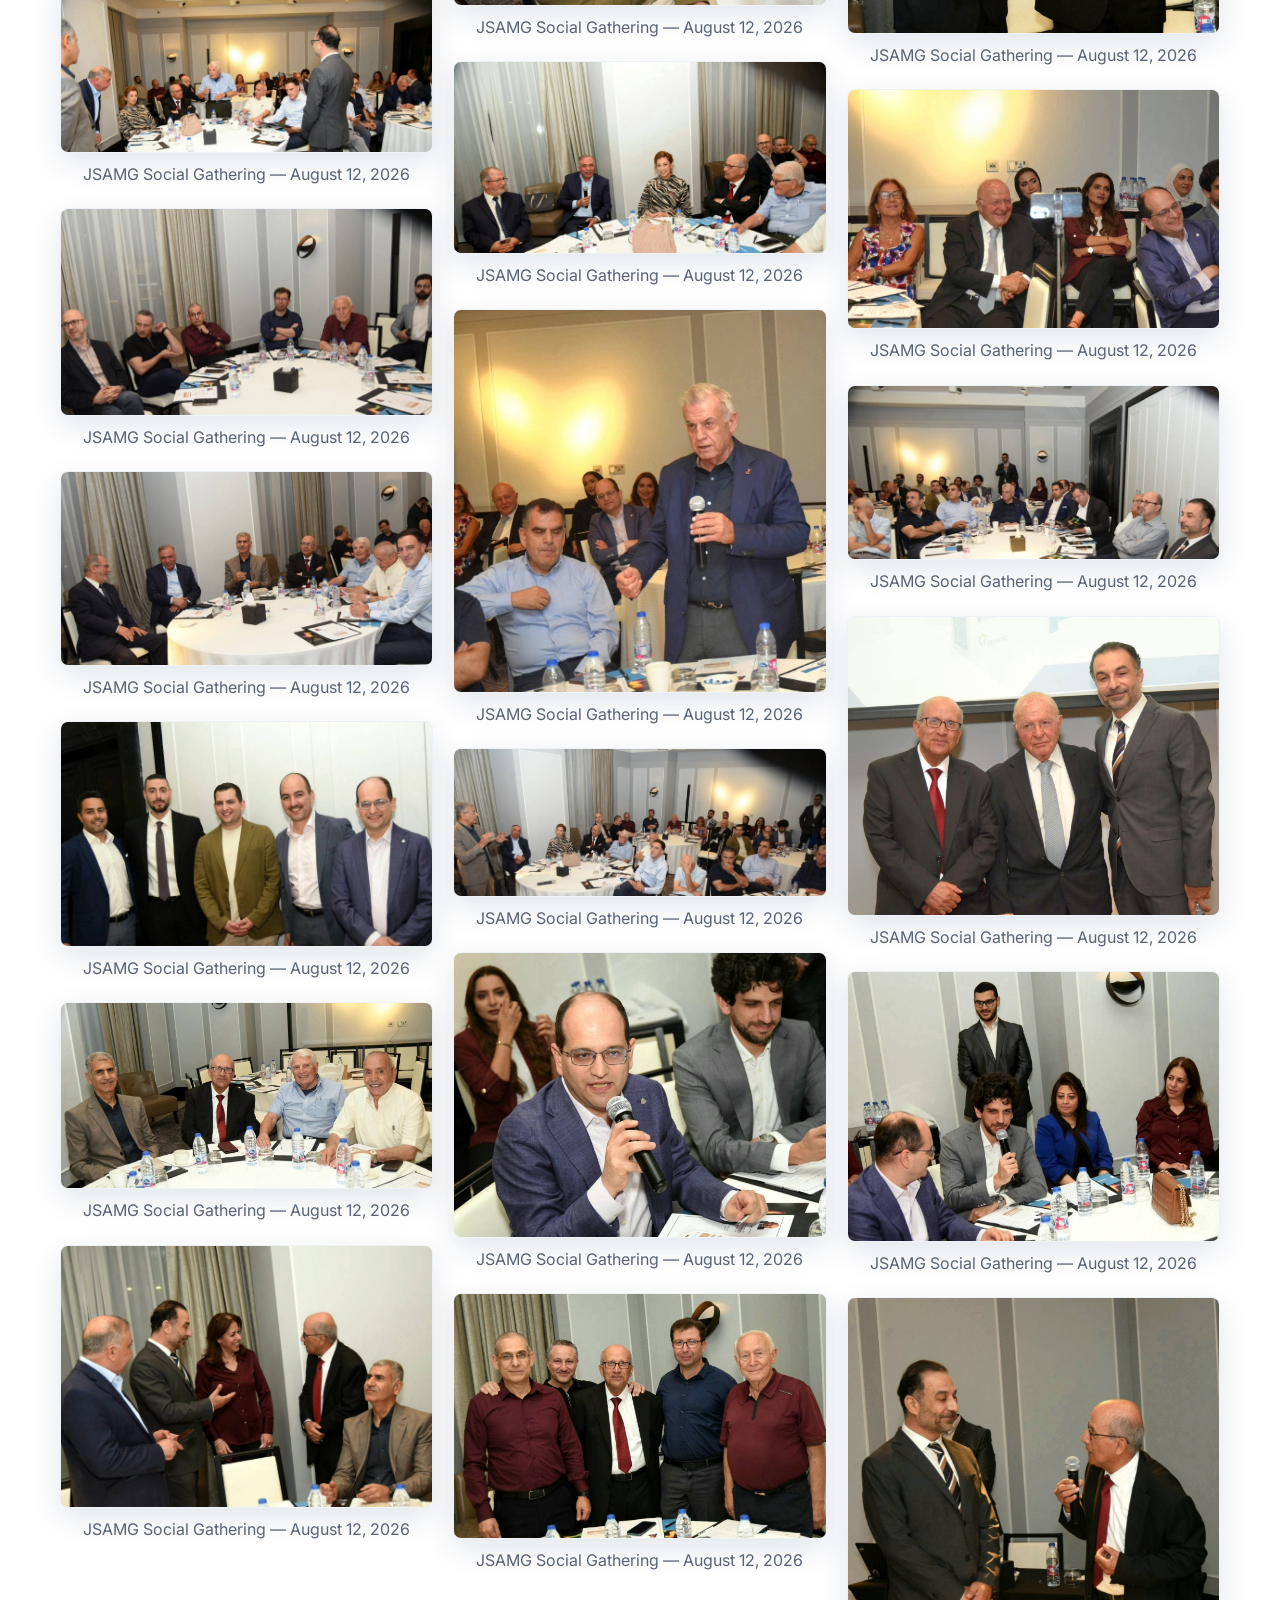
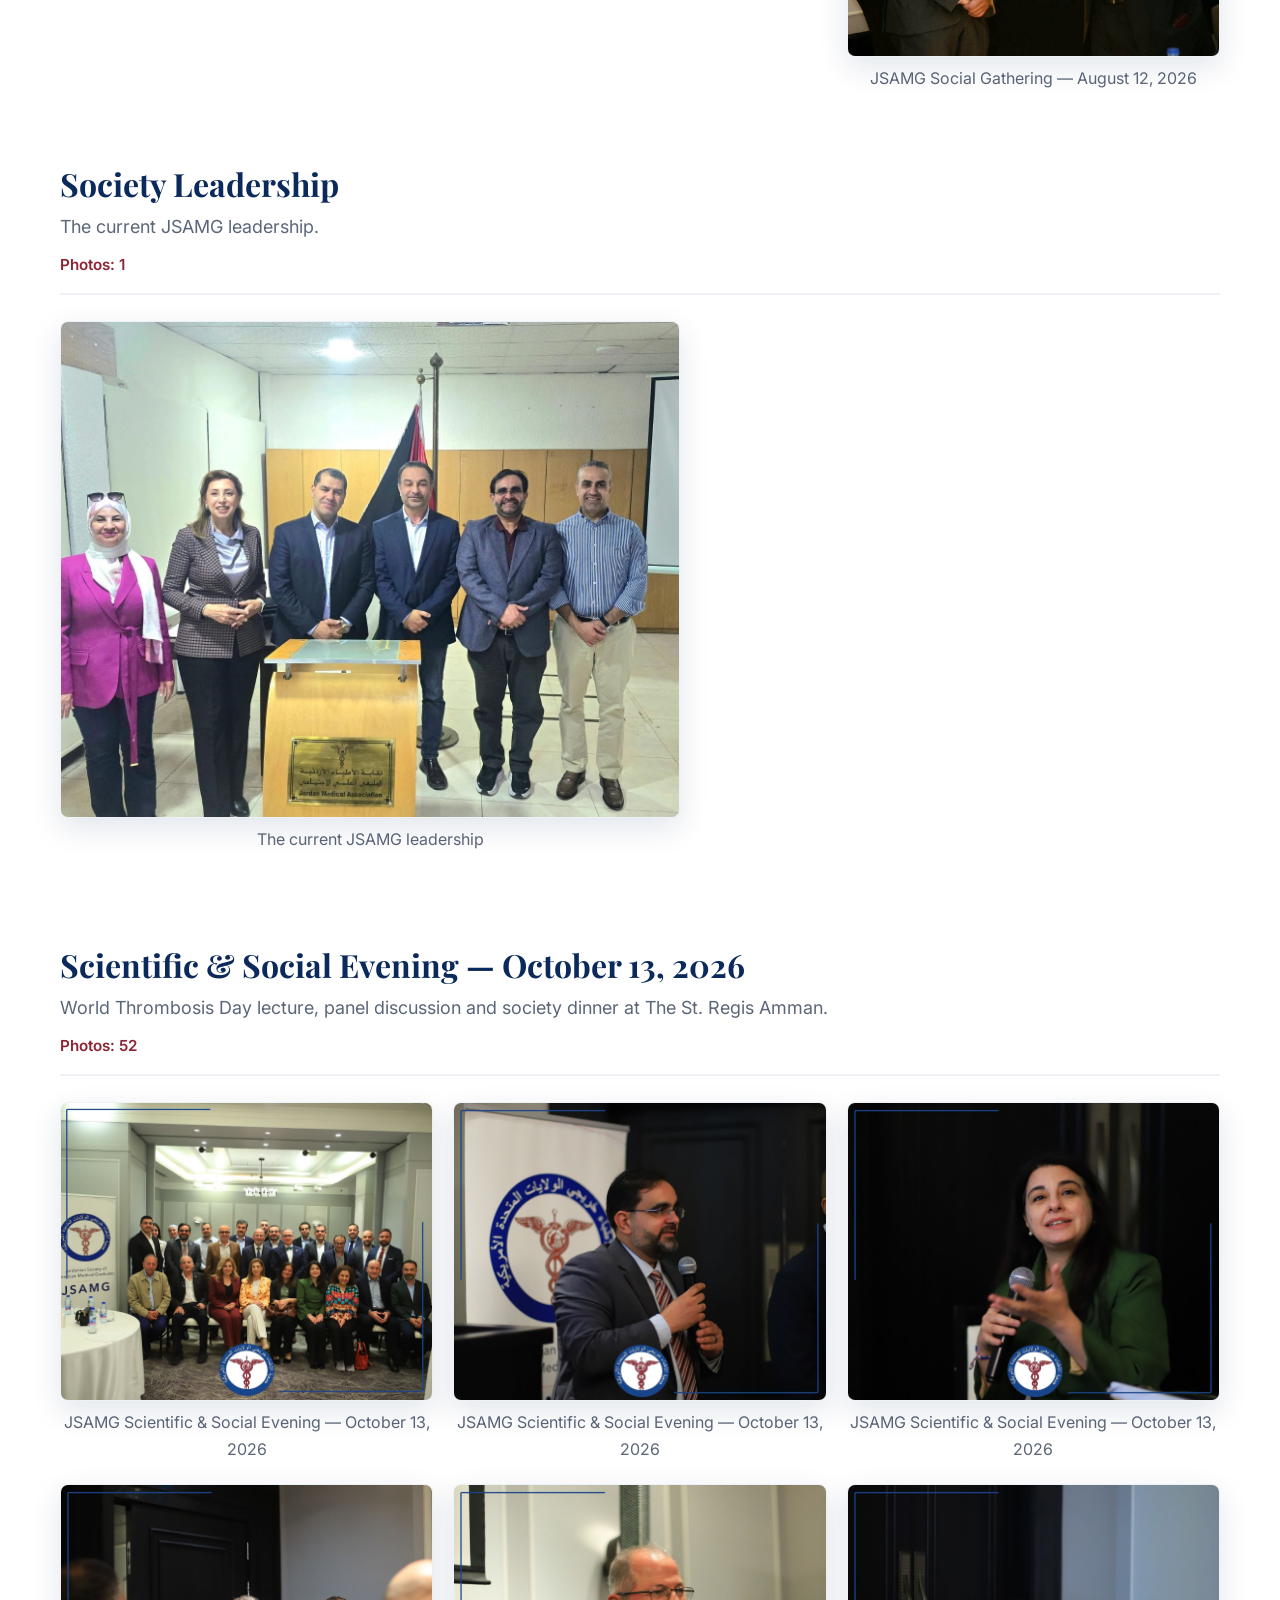
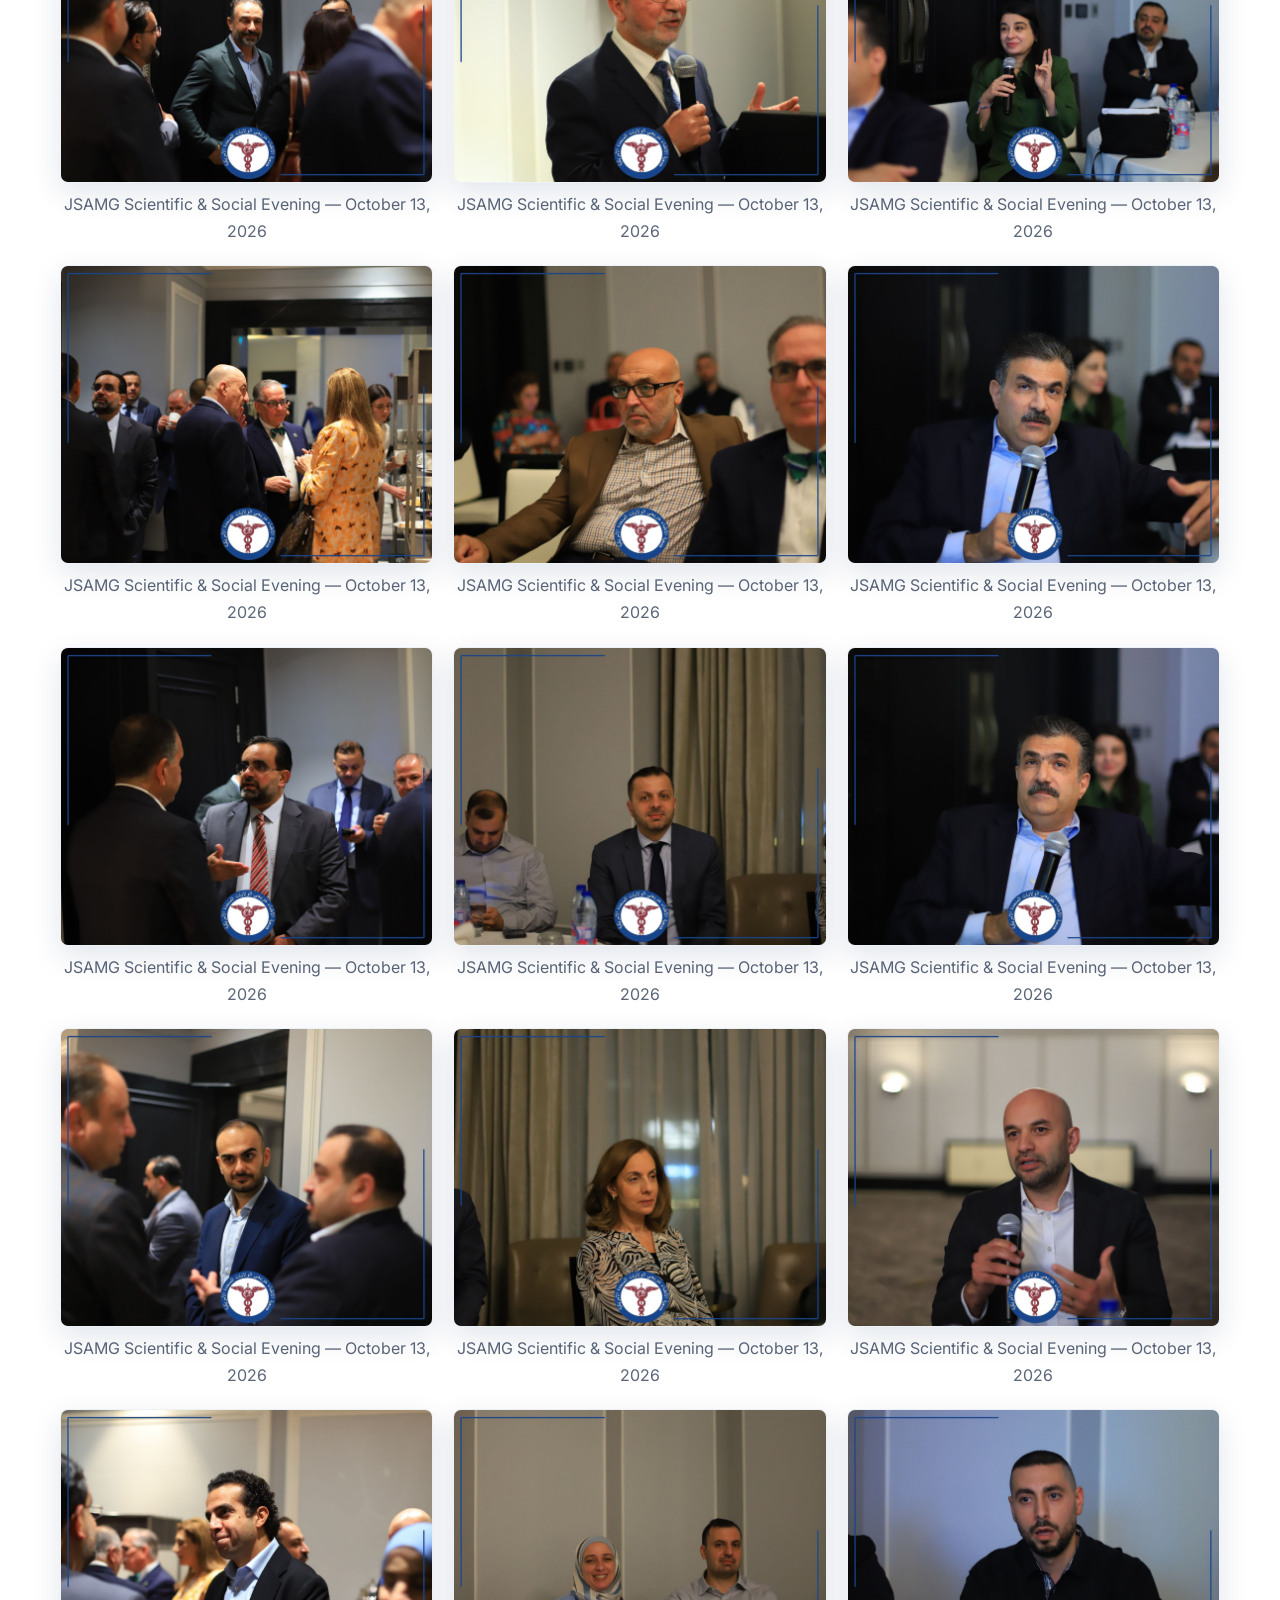
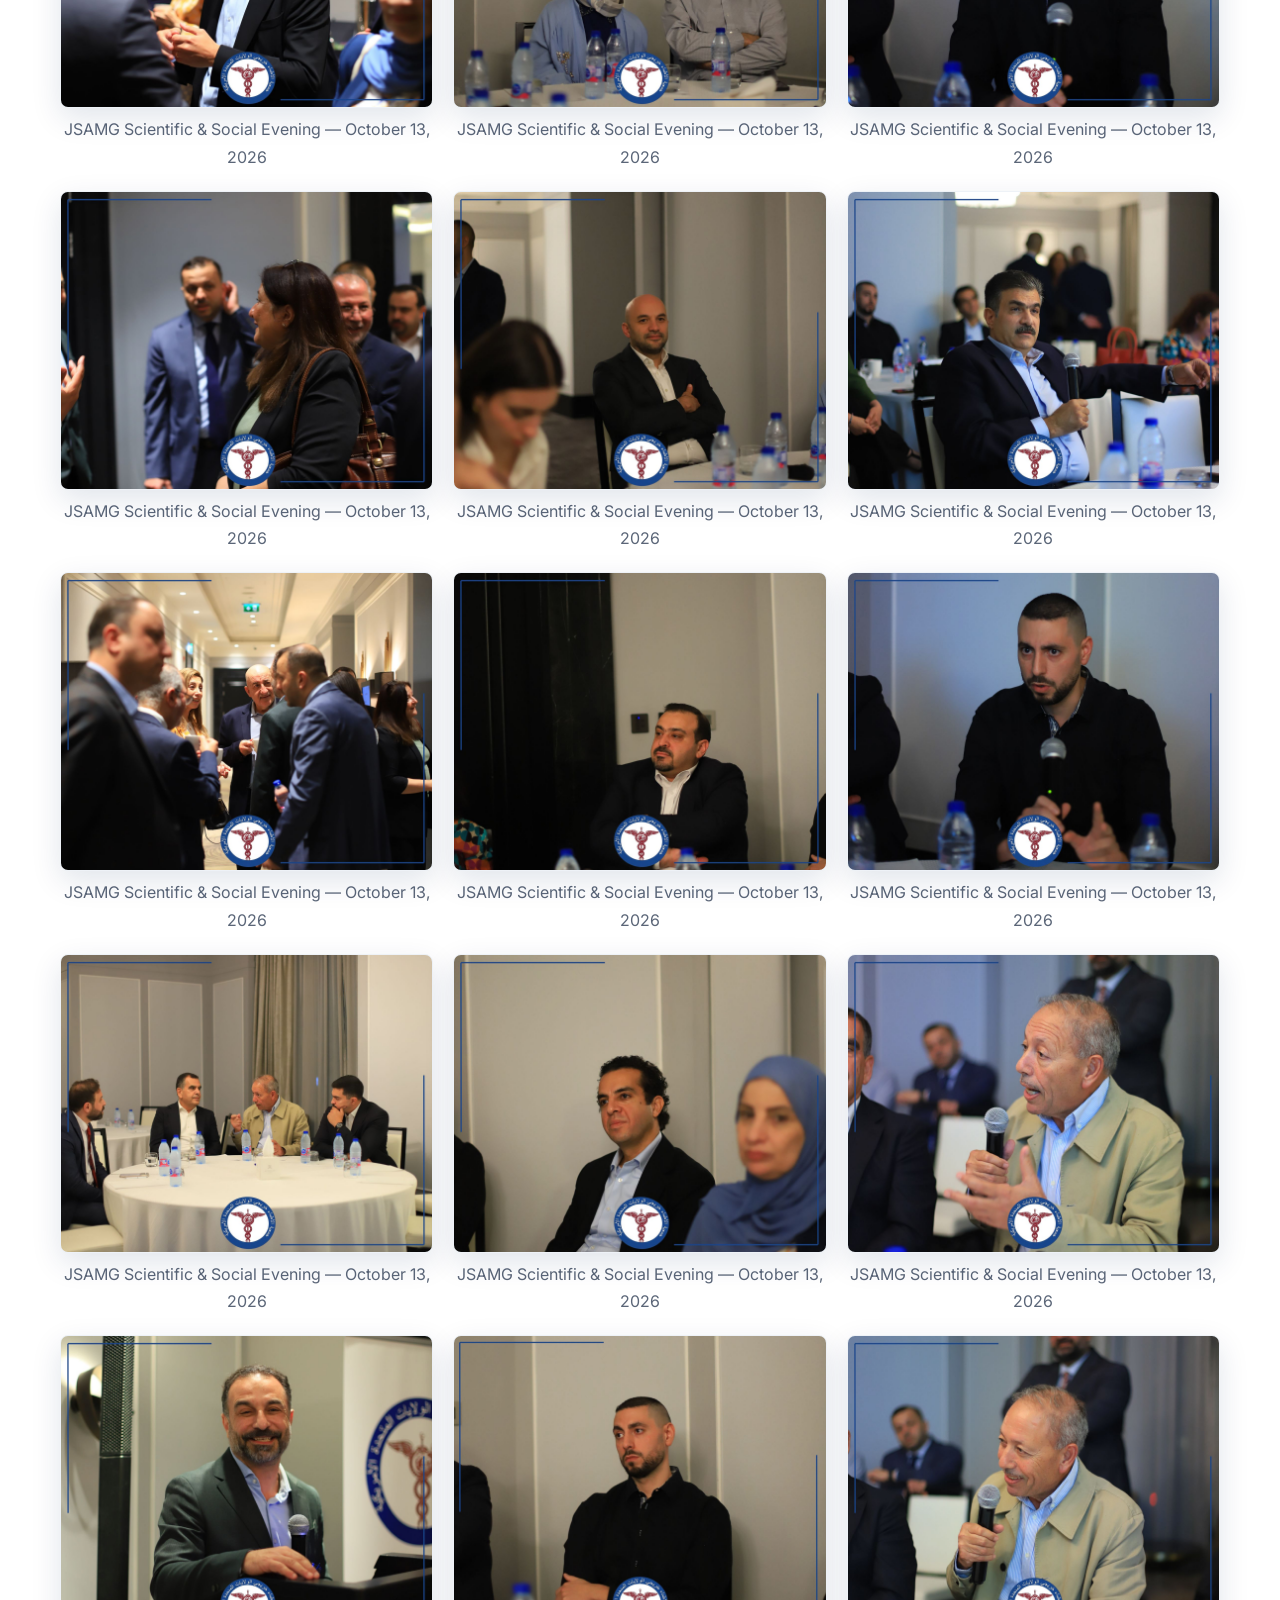
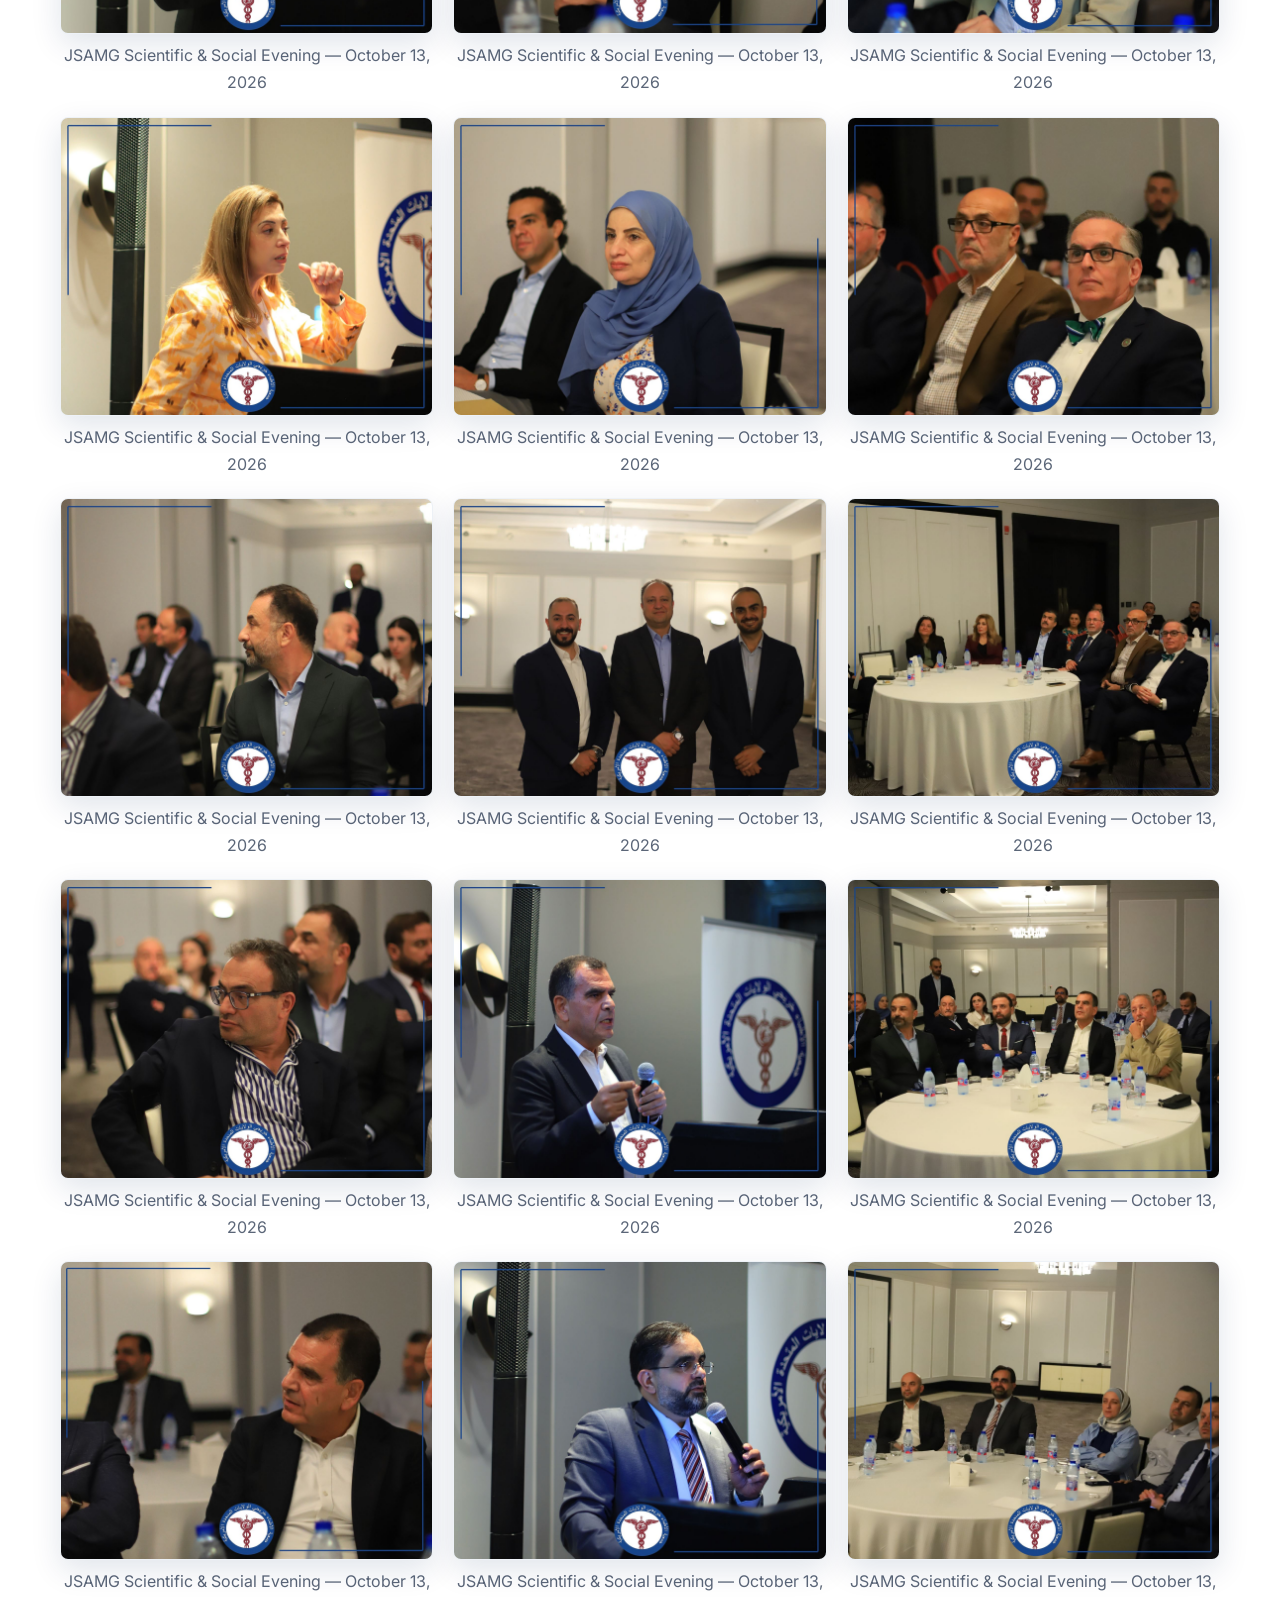
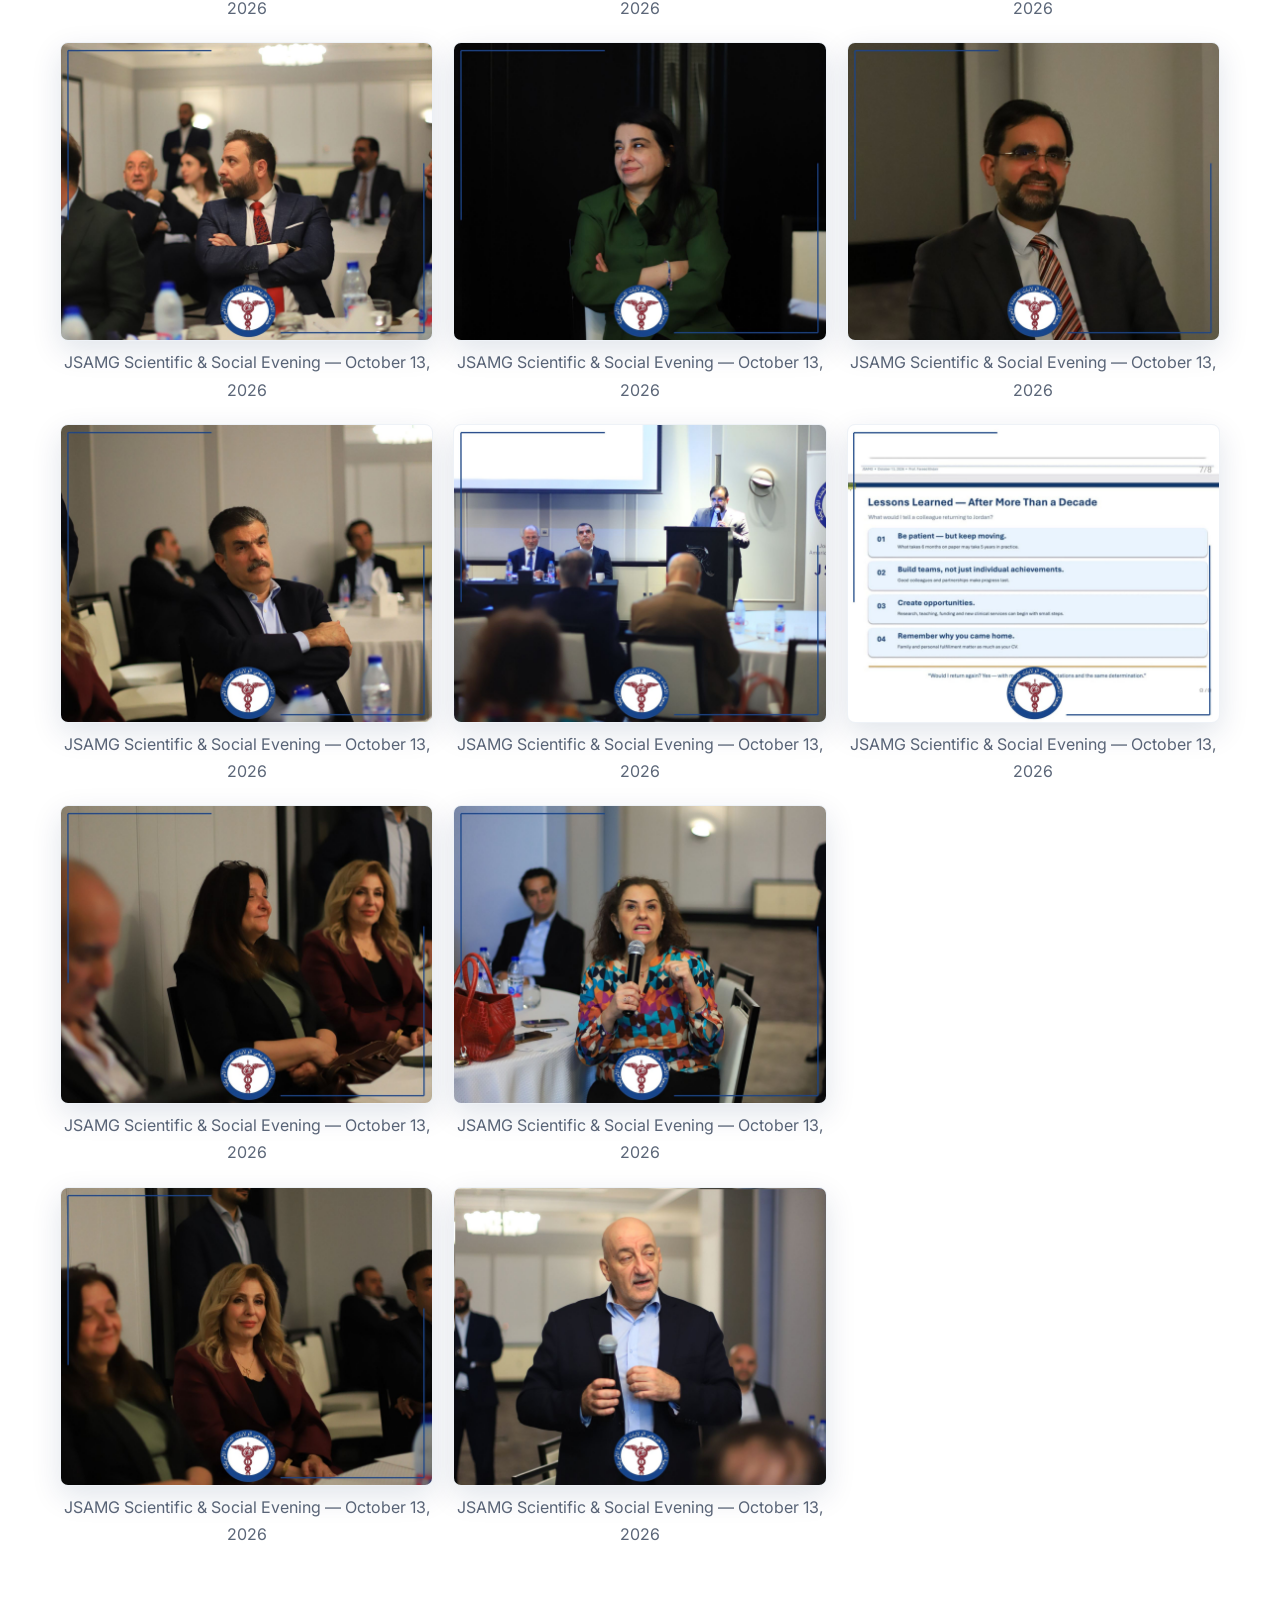
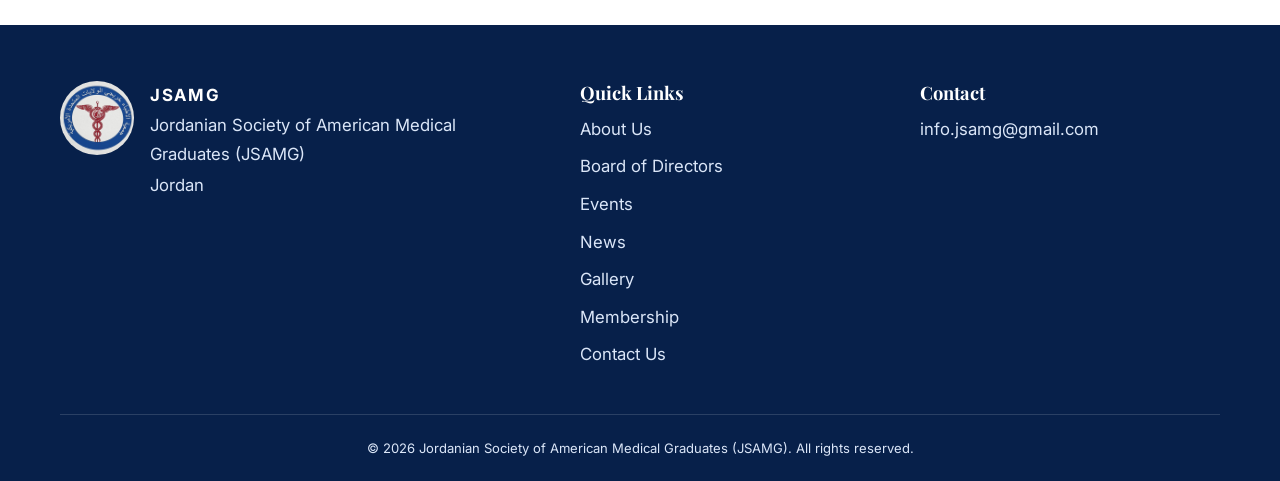
==== commit 6a14eb4c: "Add Photos and Videos tabs to JSAMG Gallery" ====
--- a/gallery.html
+++ b/gallery.html
@@ -31,12 +31,131 @@
       </div>
     </section>
 
-    <section class="section tight">
-      <div class="container">
-        <div class="filters" id="gallery-filters" role="group" data-i18n-aria="galleryPage.filterLabel"></div>
-        <div id="albums"></div>
+    
+<section class="section tight">
+  <div class="container">
+
+    <!-- Gallery tabs -->
+    <div class="gallery-tabs" role="tablist"
+         aria-label="Gallery">
+      <button type="button" id="photos-tab"
+              role="tab" aria-selected="true"
+              aria-controls="photos-panel">
+        📷 Photos | الصور
+      </button>
+      <button type="button" id="videos-tab"
+              role="tab" aria-selected="false"
+              aria-controls="videos-panel">
+        ▶ Videos | الفيديوهات
+      </button>
+    </div>
+
+    <!-- Existing photo gallery -->
+    <div id="photos-panel" role="tabpanel"
+         aria-labelledby="photos-tab">
+      <div class="filters" id="gallery-filters"
+           role="group"
+           data-i18n-aria="galleryPage.filterLabel"></div>
+      <div id="albums"></div>
+    </div>
+
+    <!-- Video gallery -->
+    <div id="videos-panel" role="tabpanel"
+         aria-labelledby="videos-tab" hidden>
+
+      <h2>JSAMG Scientific &amp; Social Evening</h2>
+      <p>October 13, 2026 | Amman, Jordan</p>
+
+      <div style="max-width:360px;margin:24px auto;">
+        <iframe
+          width="100%"
+          height="560"
+          src="https://www.youtube.com/embed/wiYwPc7g7WE"
+          title="JSAMG Scientific and Social Evening"
+          loading="lazy"
+          style="border:0;border-radius:12px;"
+          allow="accelerometer; autoplay;
+                 clipboard-write; encrypted-media;
+                 gyroscope; picture-in-picture;
+                 web-share"
+          allowfullscreen>
+        </iframe>
       </div>
-    </section>
+
+      <p>
+        Highlights from the JSAMG Scientific and
+        Social Evening, featuring a scientific
+        presentation and panel discussion.
+      </p>
+      <p dir="rtl">
+        مقتطفات من الأمسية العلمية والاجتماعية
+        لجمعية الأطباء خريجي الولايات المتحدة
+        الأمريكية، والتي تضمنت محاضرة علمية
+        ونقاشاً حوارياً.
+      </p>
+    </div>
+
+  </div>
+</section>
+
+<script>
+(function () {
+  const tabs = [
+    document.getElementById("photos-tab"),
+    document.getElementById("videos-tab")
+  ];
+  const panels = [
+    document.getElementById("photos-panel"),
+    document.getElementById("videos-panel")
+  ];
+
+  function selectTab(index) {
+    tabs.forEach((tab, i) => {
+      tab.setAttribute("aria-selected", String(i === index));
+      panels[i].hidden = i !== index;
+    });
+  }
+
+  tabs.forEach((tab, i) => {
+    tab.addEventListener("click", () => selectTab(i));
+    tab.addEventListener("keydown", e => {
+      if (e.key === "ArrowRight" || e.key === "ArrowLeft") {
+        e.preventDefault();
+        const next = e.key === "ArrowRight"
+          ? (i + 1) % tabs.length
+          : (i + tabs.length - 1) % tabs.length;
+        selectTab(next);
+        tabs[next].focus();
+      }
+    });
+  });
+})();
+</script>
+
+<style>
+.gallery-tabs {
+  display: flex;
+  justify-content: center;
+  gap: 12px;
+  margin-bottom: 30px;
+  flex-wrap: wrap;
+}
+.gallery-tabs button {
+  padding: 12px 24px;
+  border: 1px solid #ccc;
+  border-radius: 10px;
+  background: transparent;
+  color: inherit;
+  font: inherit;
+  cursor: pointer;
+}
+.gallery-tabs button[aria-selected="true"] {
+  background: #0b2a5b;
+  color: white;
+  border-color: #0b2a5b;
+}
+</style>
+
   </main>
 
   <footer class="site-footer"></footer>
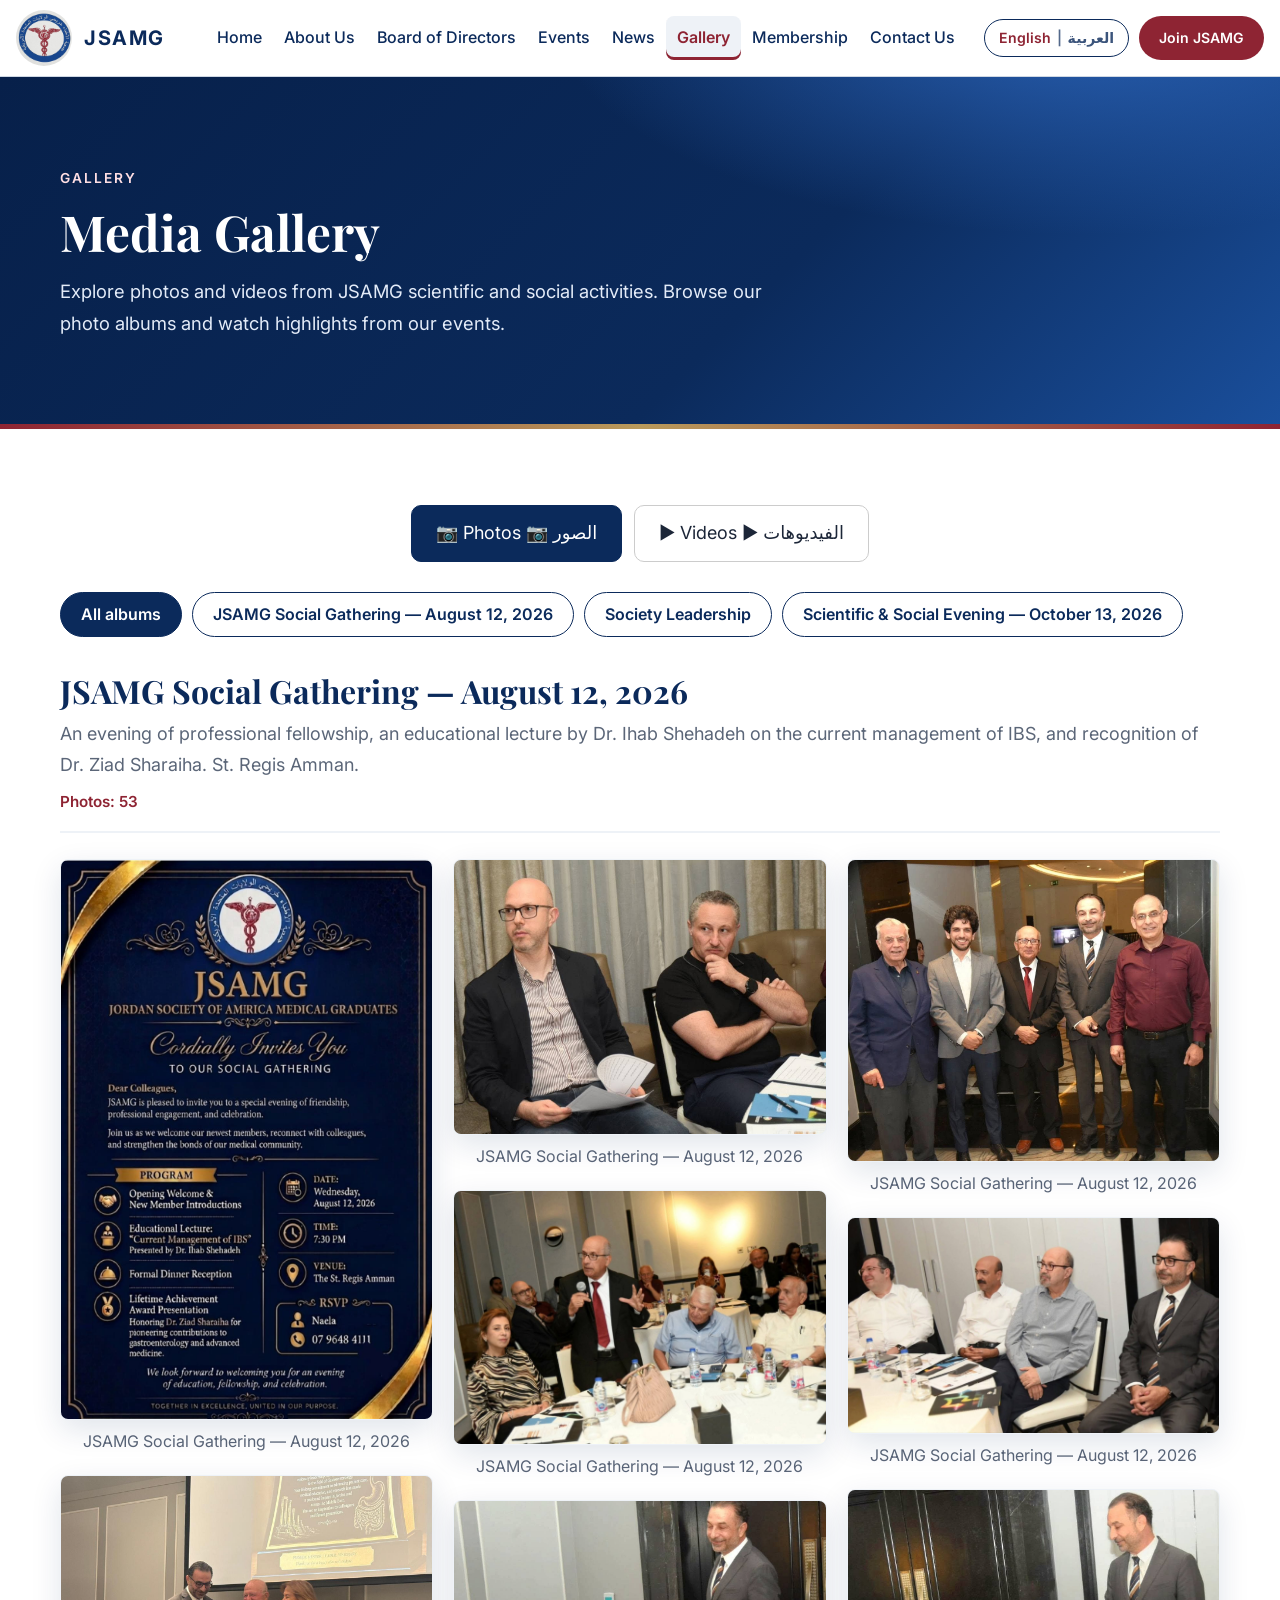
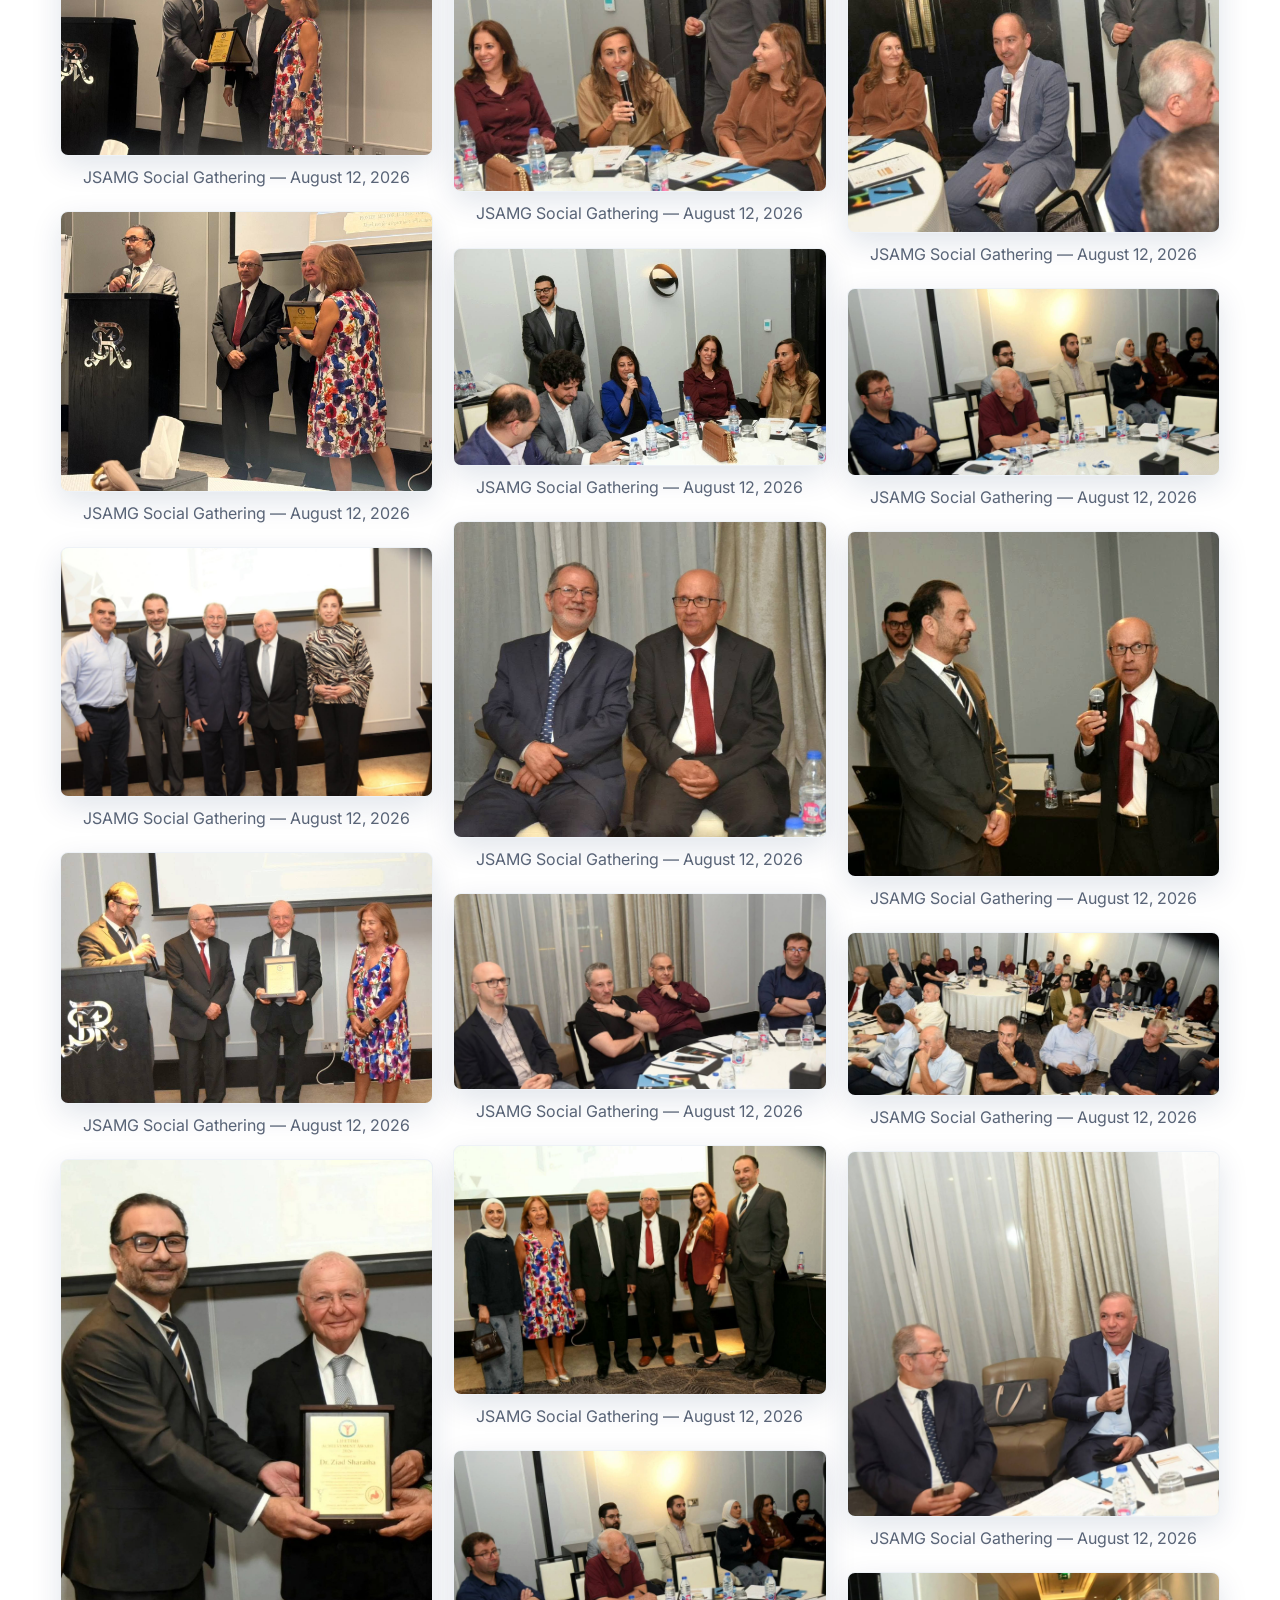
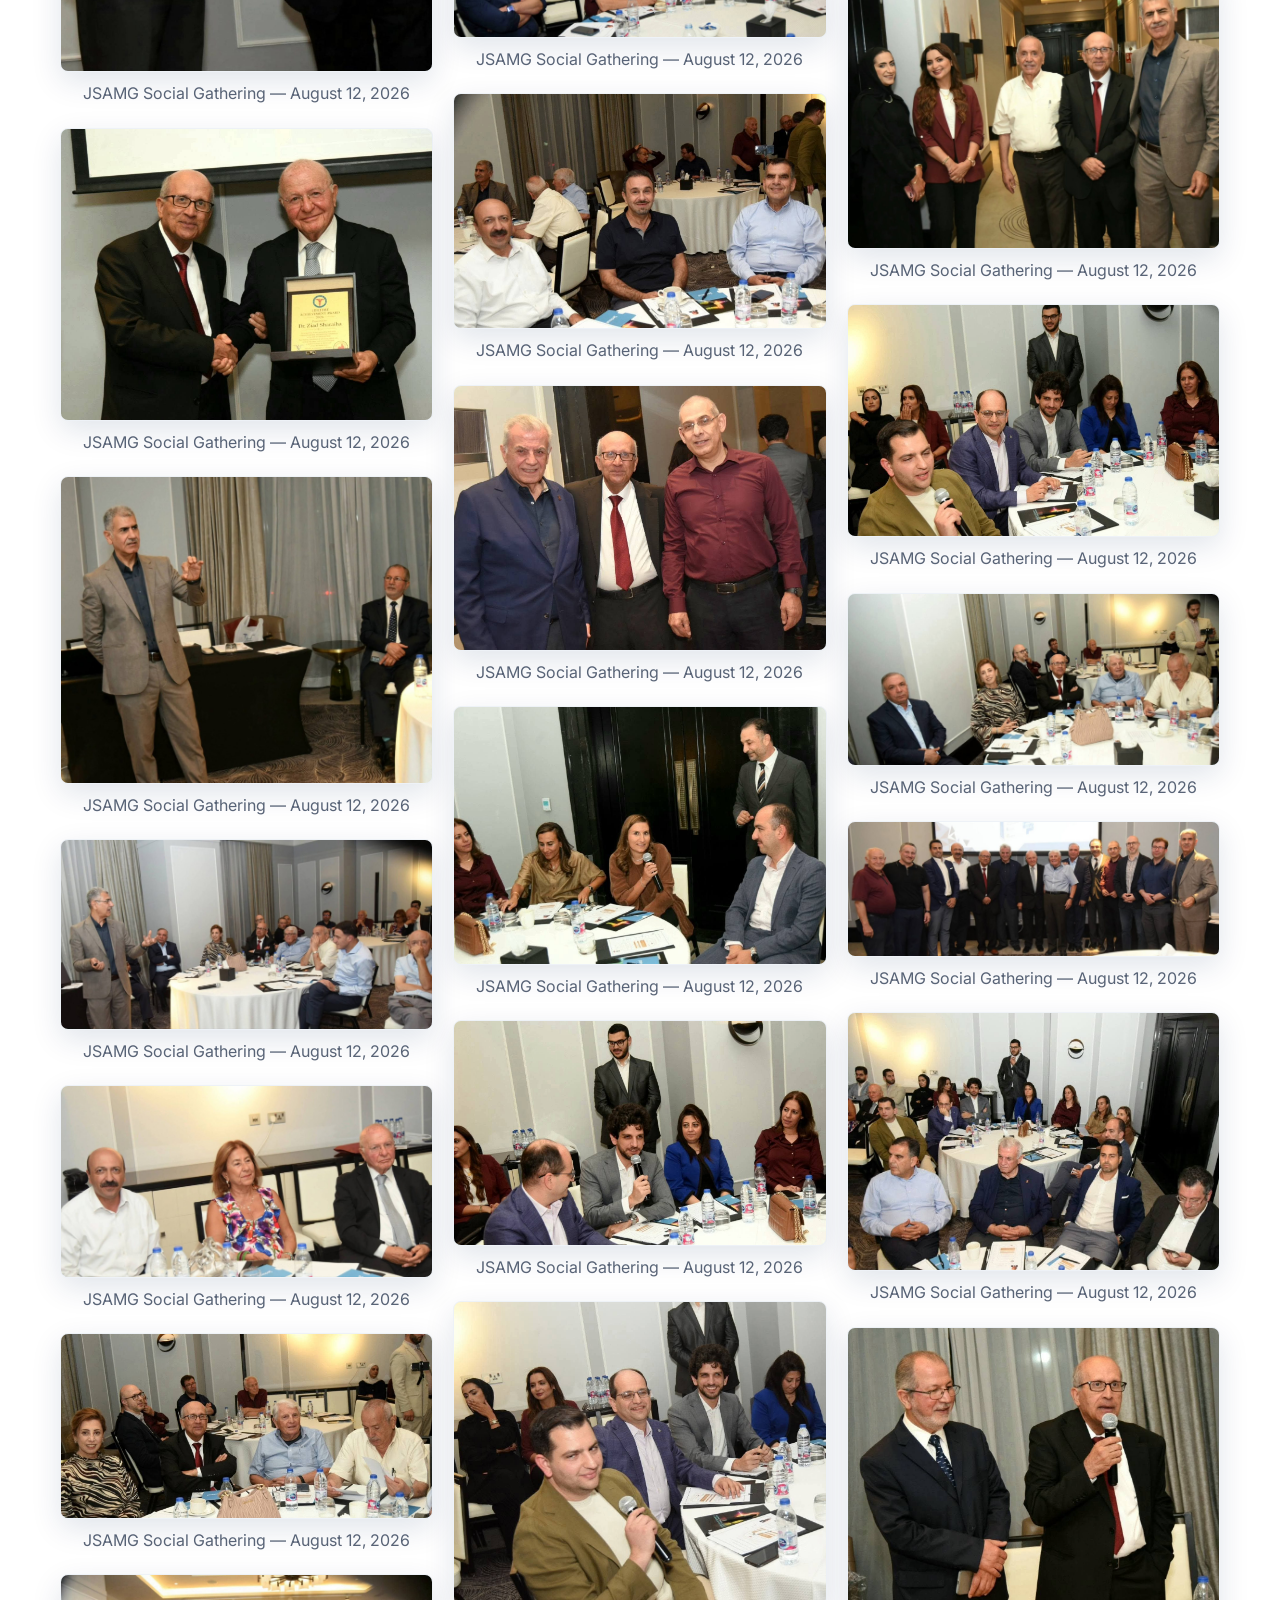
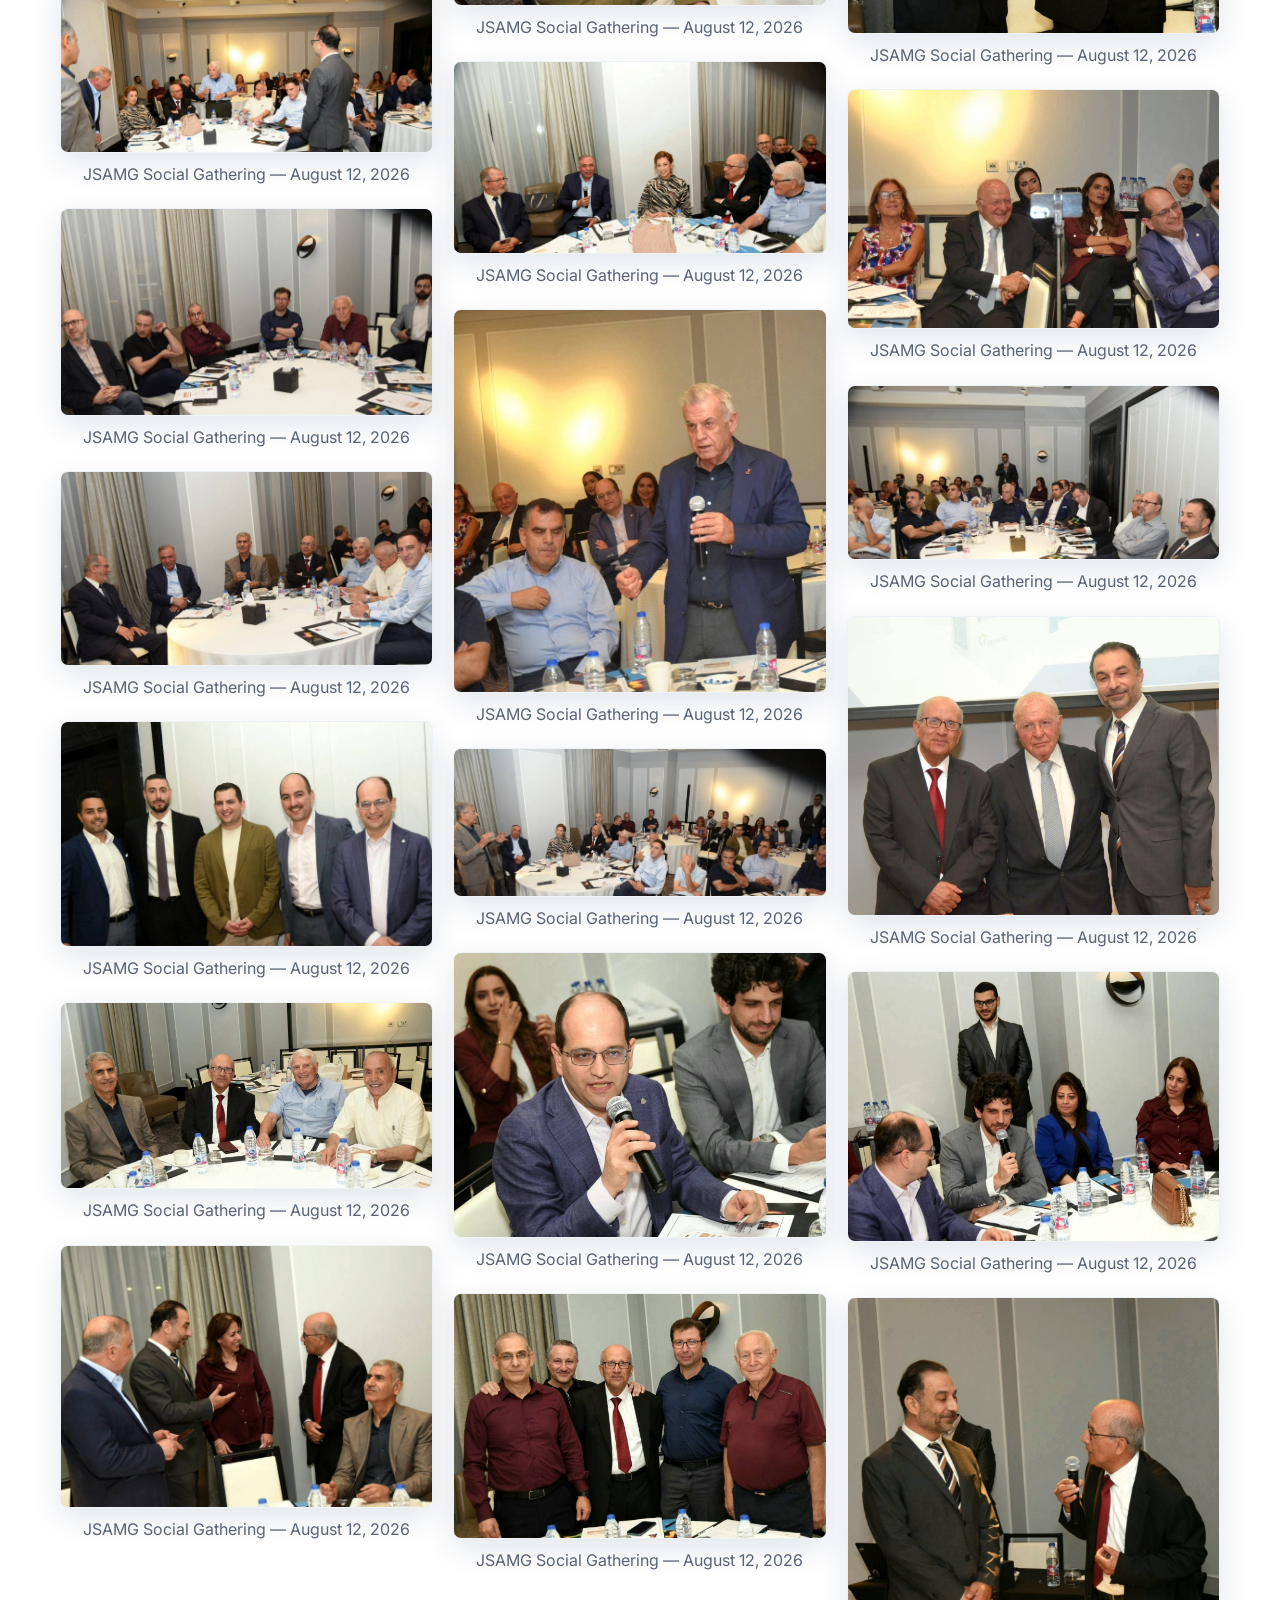
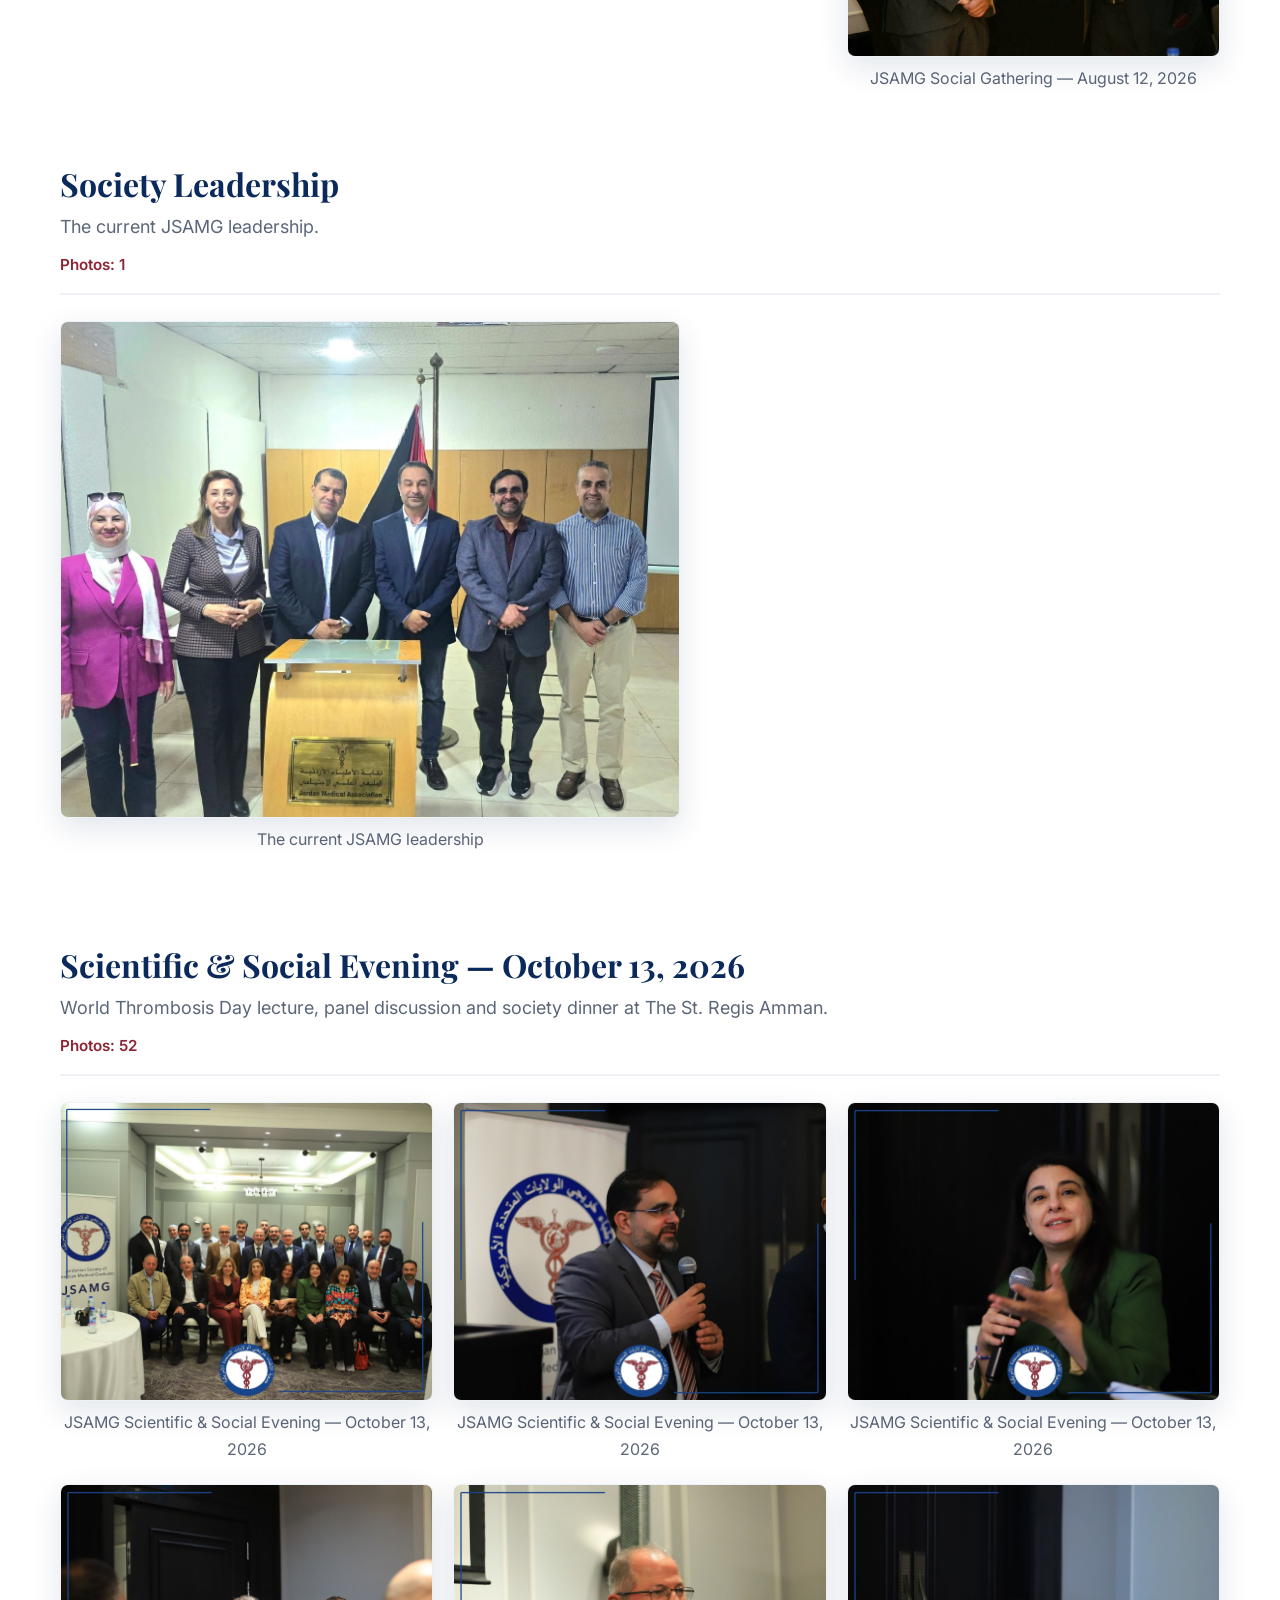
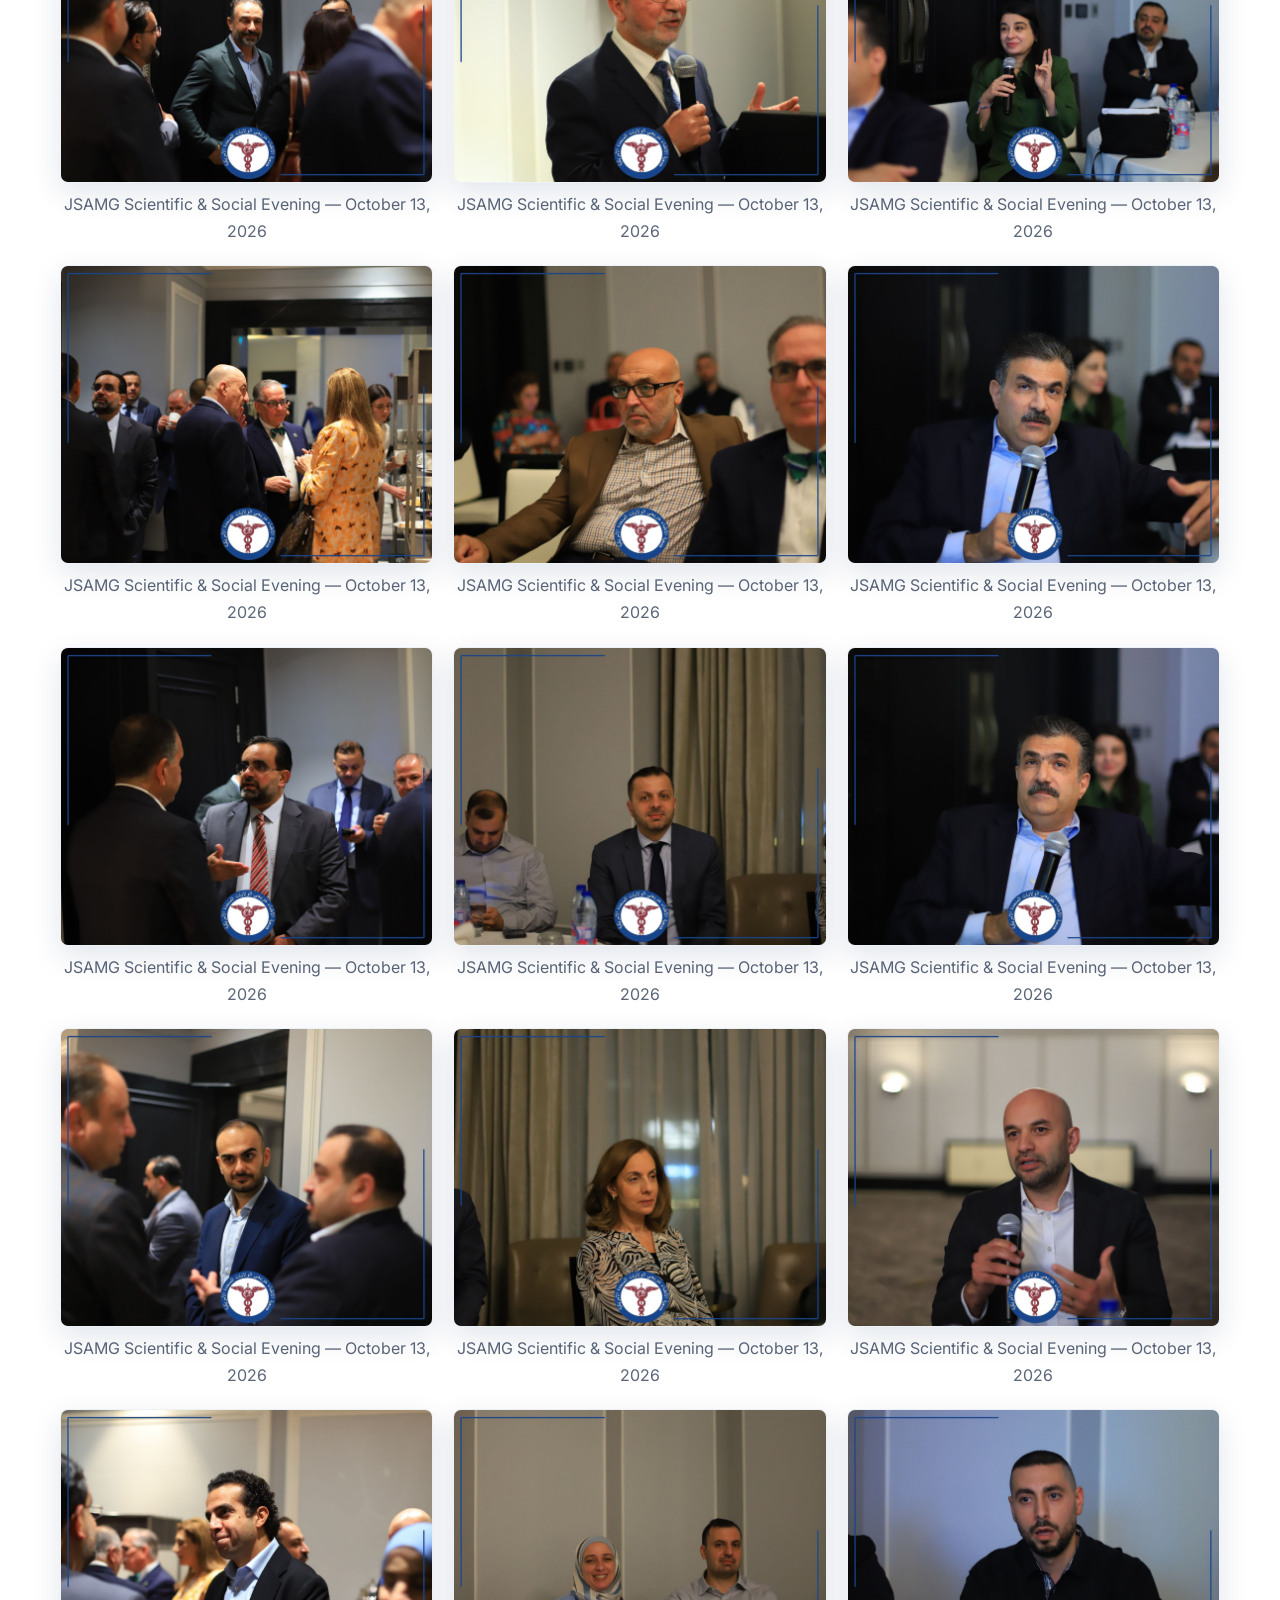
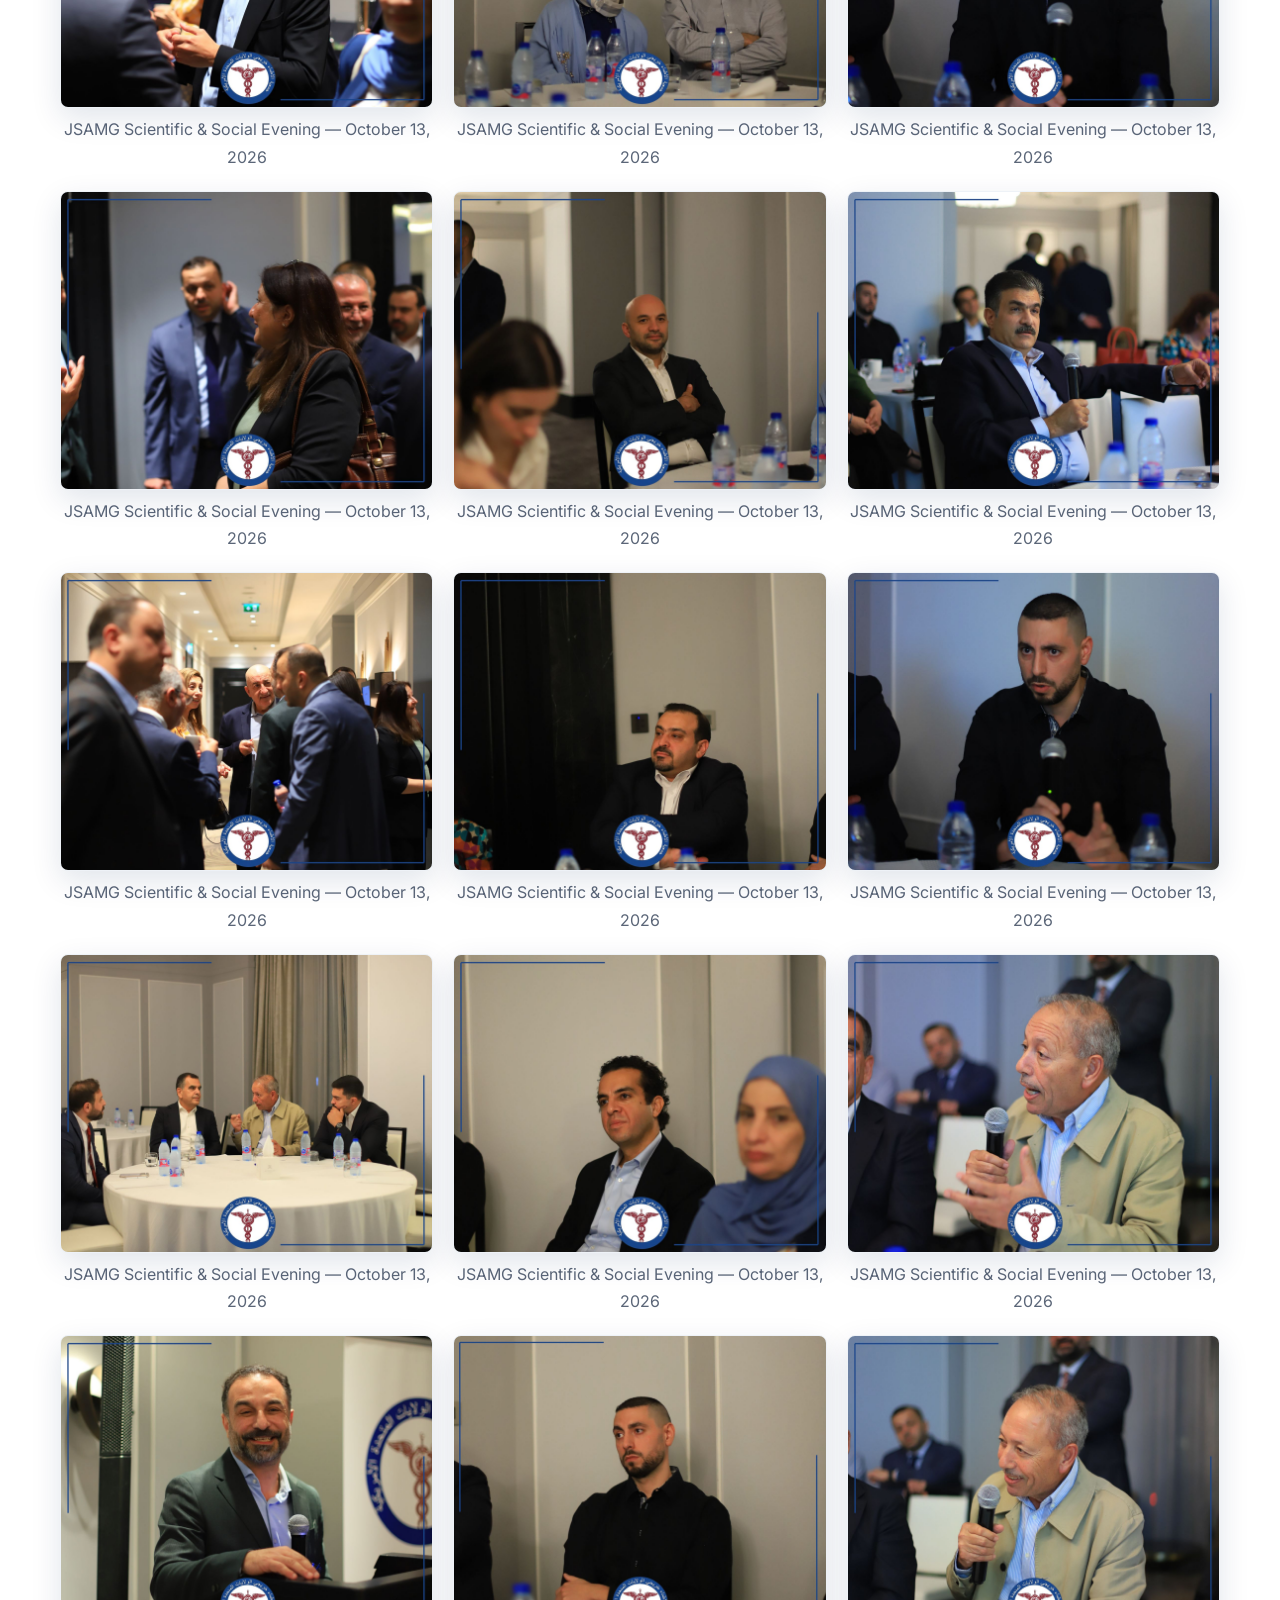
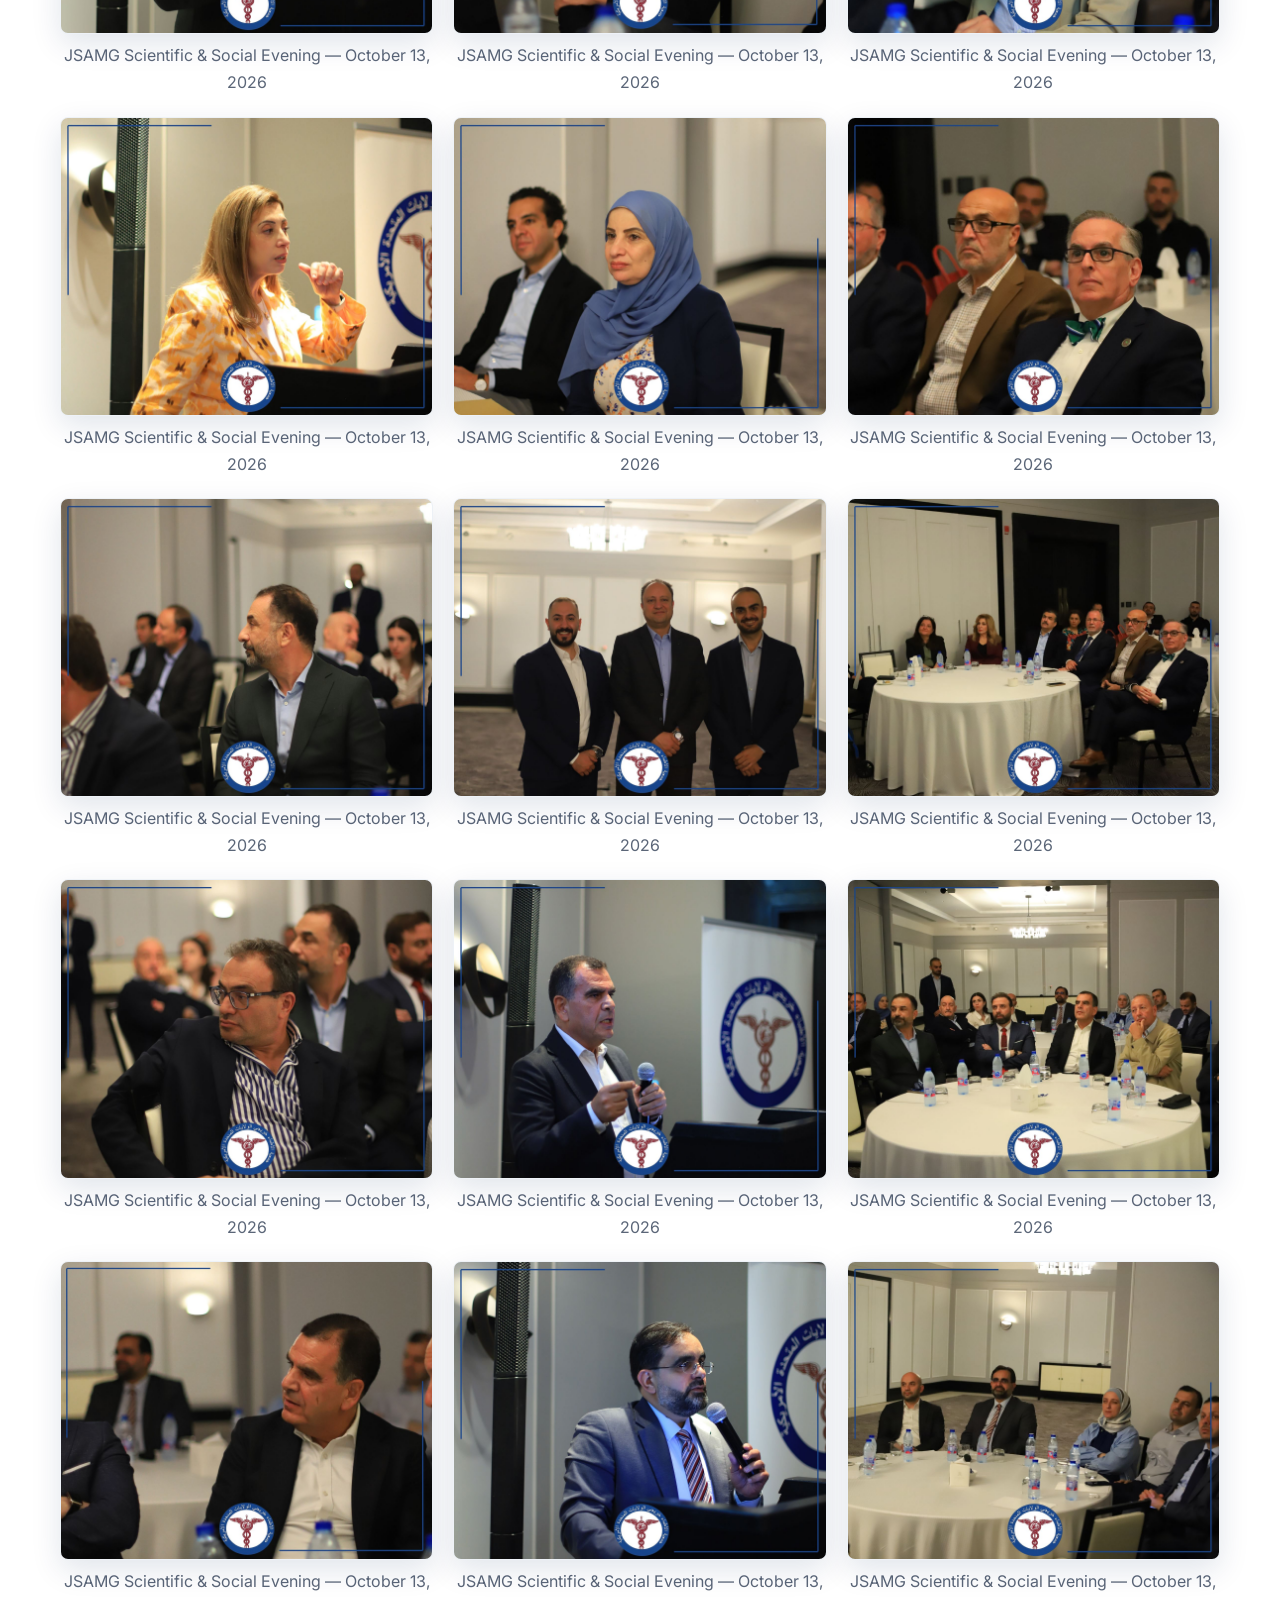
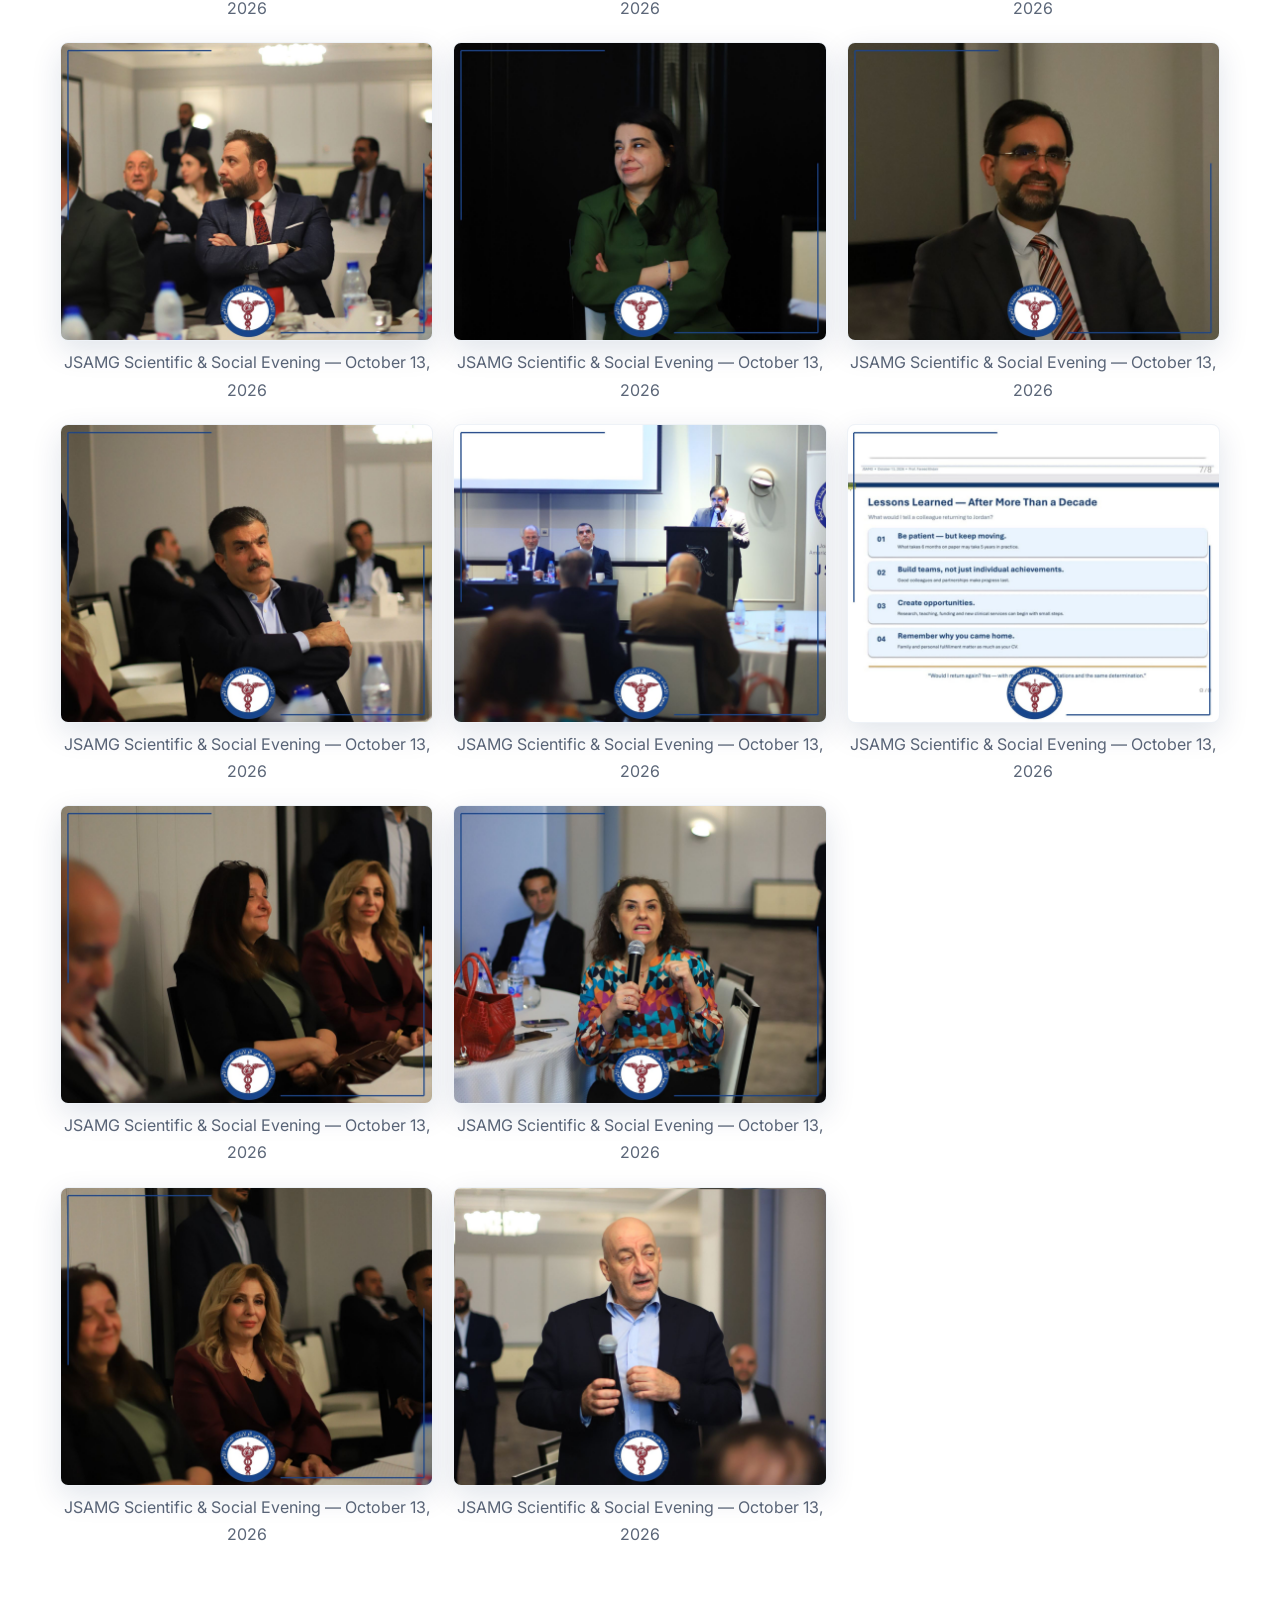
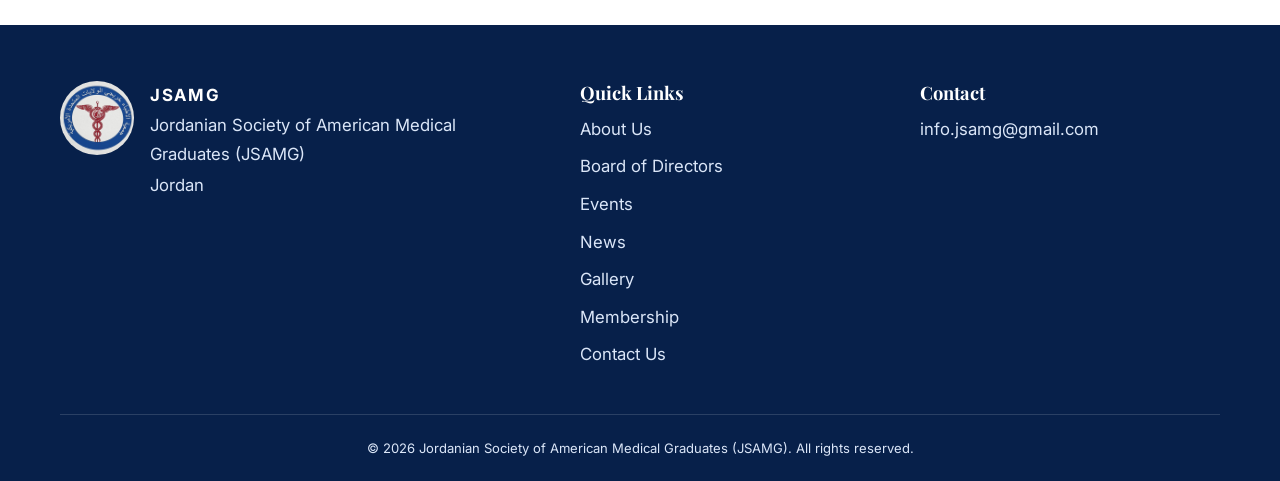
==== commit 099b330d: "Make JSAMG Media Gallery fully bilingual" ====
--- a/gallery.html
+++ b/gallery.html
@@ -32,25 +32,29 @@
     </section>
 
     
+
 <section class="section tight">
   <div class="container">
 
-    <!-- Gallery tabs -->
+    <!-- Photos and Videos tabs -->
     <div class="gallery-tabs" role="tablist"
-         aria-label="Gallery">
+         aria-label="Media Gallery">
       <button type="button" id="photos-tab"
               role="tab" aria-selected="true"
               aria-controls="photos-panel">
-        📷 Photos | الصور
+        <span class="label-en">📷 Photos</span>
+        <span class="label-ar">📷 الصور</span>
       </button>
+
       <button type="button" id="videos-tab"
               role="tab" aria-selected="false"
               aria-controls="videos-panel">
-        ▶ Videos | الفيديوهات
+        <span class="label-en">▶ Videos</span>
+        <span class="label-ar">▶ الفيديوهات</span>
       </button>
     </div>
 
-    <!-- Existing photo gallery -->
+    <!-- Existing Photo Gallery -->
     <div id="photos-panel" role="tabpanel"
          aria-labelledby="photos-tab">
       <div class="filters" id="gallery-filters"
@@ -59,12 +63,19 @@
       <div id="albums"></div>
     </div>
 
-    <!-- Video gallery -->
+    <!-- Video Gallery -->
     <div id="videos-panel" role="tabpanel"
          aria-labelledby="videos-tab" hidden>
 
-      <h2>JSAMG Scientific &amp; Social Evening</h2>
-      <p>October 13, 2026 | Amman, Jordan</p>
+      <div class="label-en">
+        <h2>JSAMG Scientific &amp; Social Evening</h2>
+        <p>October 13, 2026 | Amman, Jordan</p>
+      </div>
+
+      <div class="label-ar" dir="rtl">
+        <h2>الأمسية العلمية والاجتماعية للجمعية</h2>
+        <p>13 تشرين الأول 2026 | عمّان، الأردن</p>
+      </div>
 
       <div style="max-width:360px;margin:24px auto;">
         <iframe
@@ -82,12 +93,13 @@
         </iframe>
       </div>
 
-      <p>
+      <p class="label-en">
         Highlights from the JSAMG Scientific and
         Social Evening, featuring a scientific
         presentation and panel discussion.
       </p>
-      <p dir="rtl">
+
+      <p class="label-ar" dir="rtl">
         مقتطفات من الأمسية العلمية والاجتماعية
         لجمعية الأطباء خريجي الولايات المتحدة
         الأمريكية، والتي تضمنت محاضرة علمية
@@ -97,6 +109,7 @@
 
   </div>
 </section>
+
 
 <script>
 (function () {
